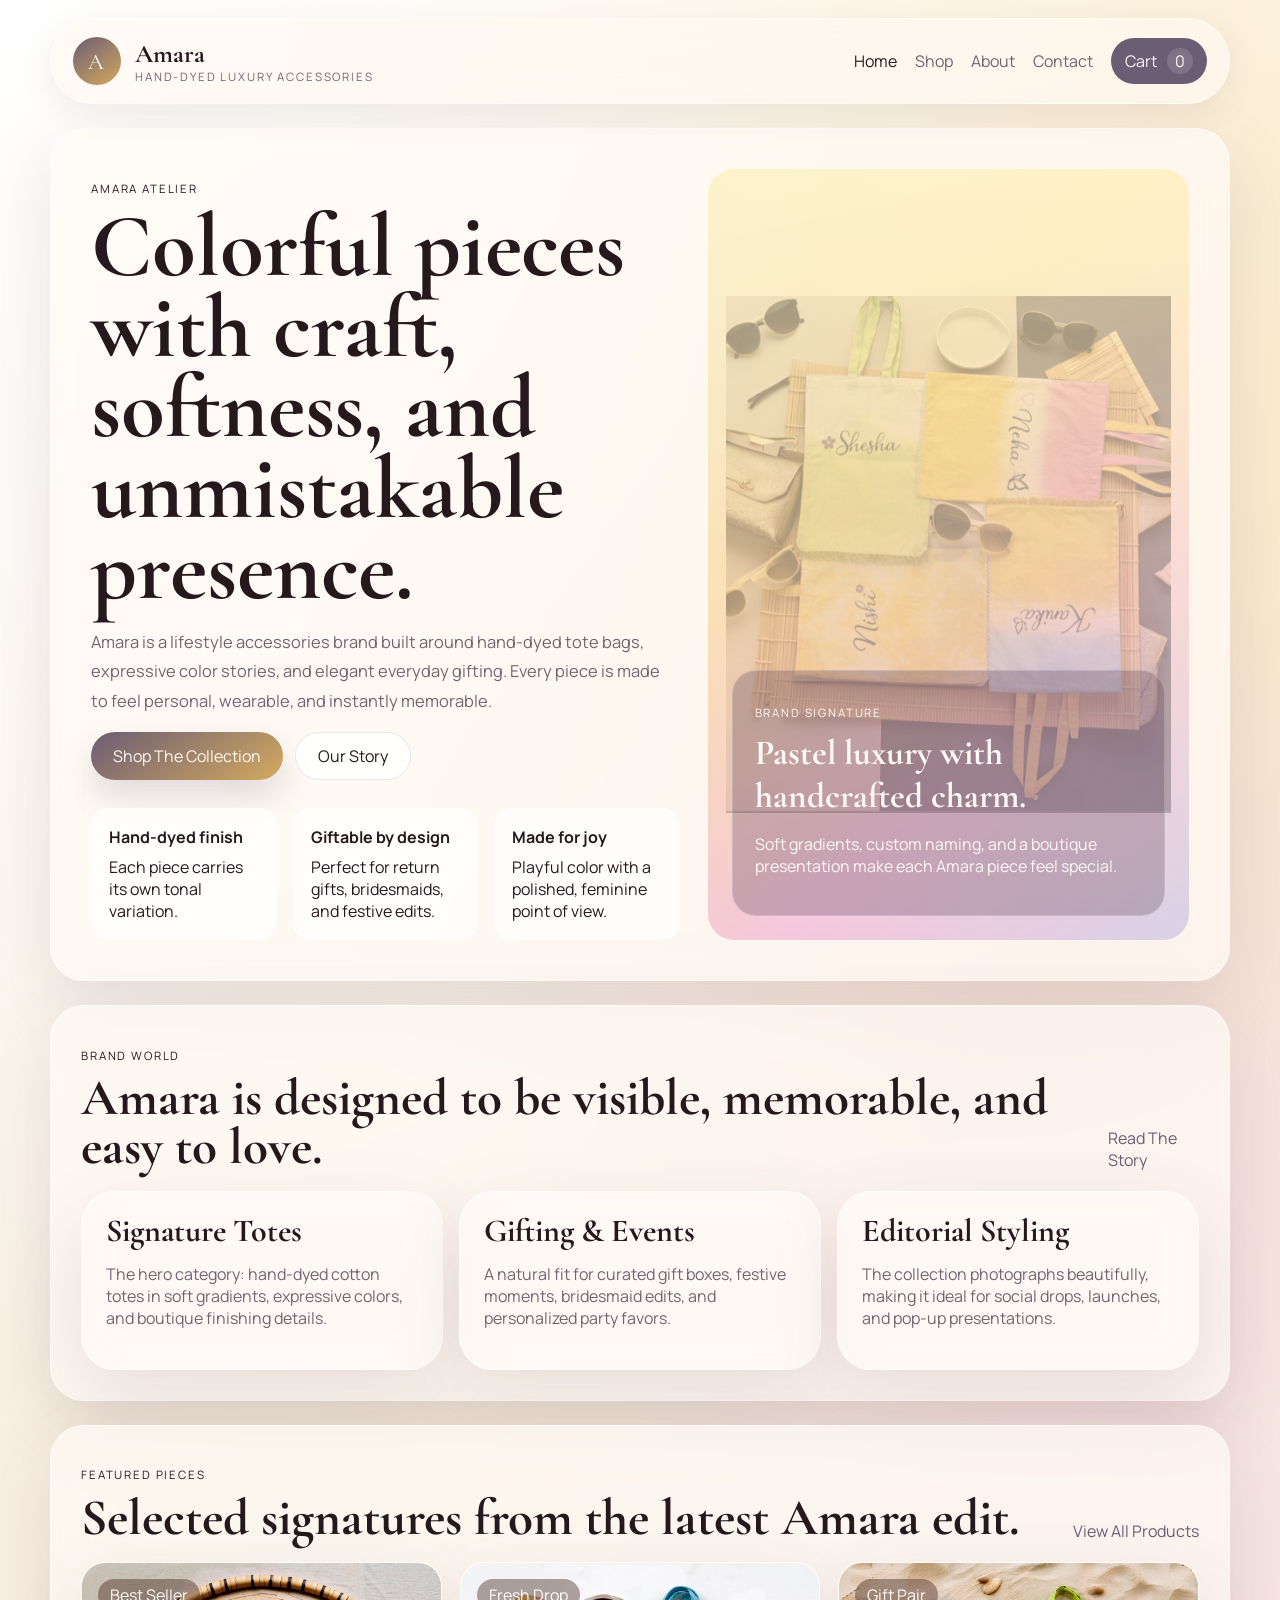
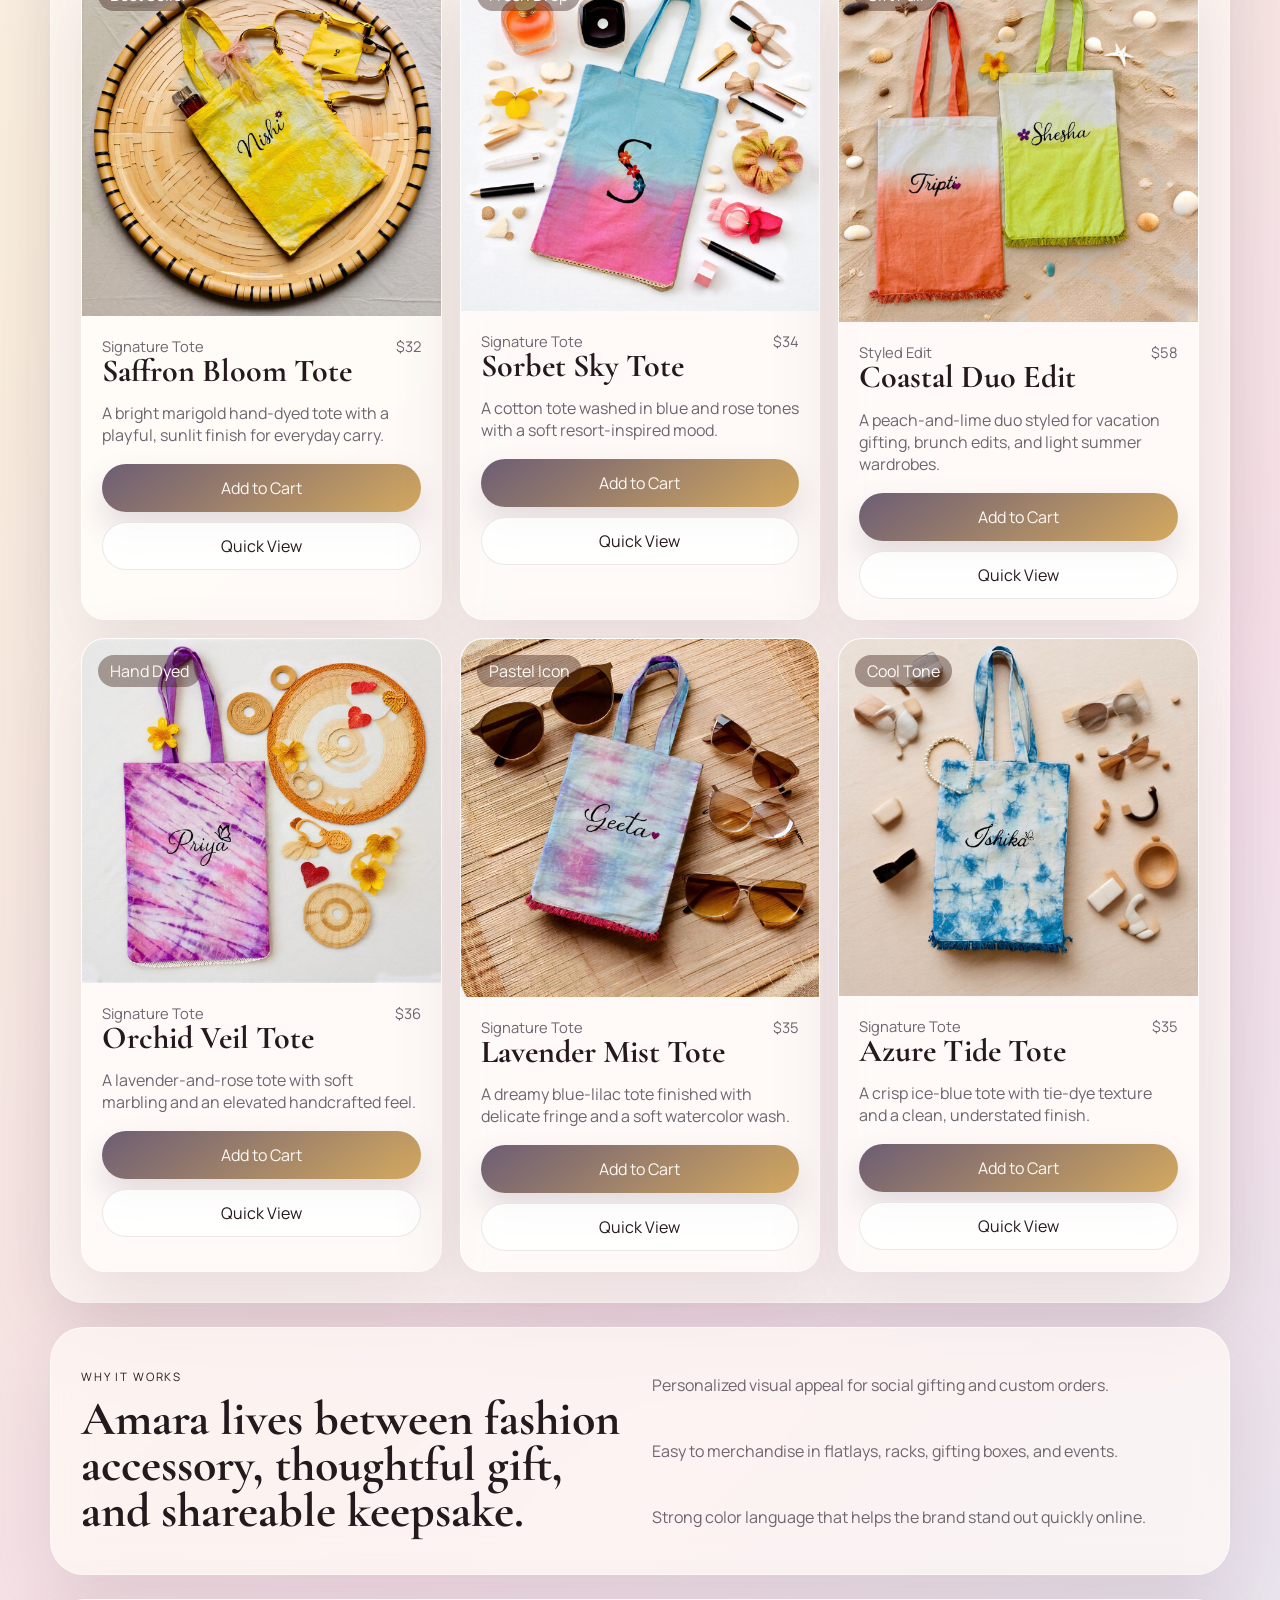
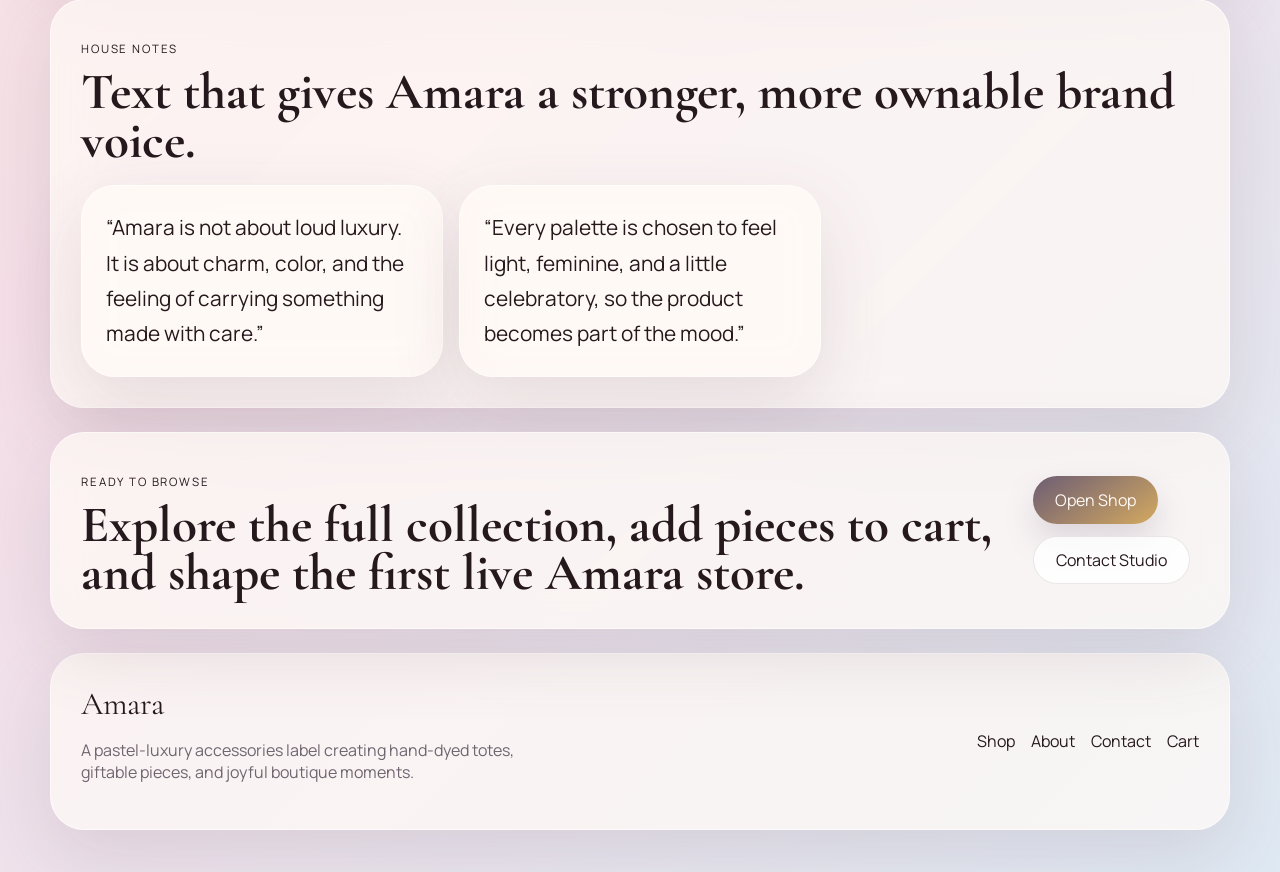
==== index.html @ 99985df7 "Launch Amara storefront site" ====
<!DOCTYPE html>
<html lang="en">
  <head>
    <meta charset="UTF-8" />
    <meta name="viewport" content="width=device-width, initial-scale=1.0" />
    <title>Amara | Hand-Dyed Tote Bags & Artisanal Accessories</title>
    <meta
      name="description"
      content="Amara is a pastel-luxury accessories label creating hand-dyed tote bags and artisanal giftable pieces with a joyful, polished identity."
    />
    <link rel="preconnect" href="https://fonts.googleapis.com" />
    <link rel="preconnect" href="https://fonts.gstatic.com" crossorigin />
    <link
      href="https://fonts.googleapis.com/css2?family=Cormorant+Garamond:wght@400;500;600;700&family=Manrope:wght@400;500;600;700;800&display=swap"
      rel="stylesheet"
    />
    <link rel="stylesheet" href="./styles.css" />
  </head>
  <body data-page="home">
    <div class="site-frame">
      <header class="site-header">
        <a class="brand-lockup" href="./index.html" aria-label="Amara home">
          <span class="brand-mark">A</span>
          <span class="brand-copy">
            <strong class="brand-name">Amara</strong>
            <span class="brand-subtitle">Hand-Dyed Luxury Accessories</span>
          </span>
        </a>
        <nav class="site-nav" aria-label="Primary navigation">
          <a href="./index.html" data-nav="home">Home</a>
          <a href="./shop.html" data-nav="shop">Shop</a>
          <a href="./about.html" data-nav="about">About</a>
          <a href="./contact.html" data-nav="contact">Contact</a>
          <a class="nav-cart" href="./cart.html" data-nav="cart">Cart <span data-cart-count>0</span></a>
        </nav>
      </header>

      <main>
        <section class="hero-panel">
          <div class="hero-copy">
            <p class="eyebrow">Amara Atelier</p>
            <h1>Colorful pieces with craft, softness, and unmistakable presence.</h1>
            <p class="lead">
              Amara is a lifestyle accessories brand built around hand-dyed tote
              bags, expressive color stories, and elegant everyday gifting.
              Every piece is made to feel personal, wearable, and instantly
              memorable.
            </p>
            <div class="hero-actions">
              <a class="button button-primary" href="./shop.html">Shop The Collection</a>
              <a class="button button-secondary" href="./about.html">Our Story</a>
            </div>
            <div class="hero-highlights">
              <article>
                <strong>Hand-dyed finish</strong>
                <span>Each piece carries its own tonal variation.</span>
              </article>
              <article>
                <strong>Giftable by design</strong>
                <span>Perfect for return gifts, bridesmaids, and festive edits.</span>
              </article>
              <article>
                <strong>Made for joy</strong>
                <span>Playful color with a polished, feminine point of view.</span>
              </article>
            </div>
          </div>
          <div class="hero-visual">
            <img class="hero-folio" src="./folio-preview.png" alt="Amara folio preview" />
            <div class="hero-card">
              <p class="eyebrow">Brand Signature</p>
              <h2>Pastel luxury with handcrafted charm.</h2>
              <p>
                Soft gradients, custom naming, and a boutique presentation make
                each Amara piece feel special.
              </p>
            </div>
          </div>
        </section>

        <section class="section-block">
          <div class="section-heading">
            <div>
              <p class="eyebrow">Brand World</p>
              <h2>Amara is designed to be visible, memorable, and easy to love.</h2>
            </div>
            <a class="text-link" href="./about.html">Read The Story</a>
          </div>
          <div class="brand-grid">
            <article class="info-card">
              <h3>Signature Totes</h3>
              <p>
                The hero category: hand-dyed cotton totes in soft gradients, expressive colors, and boutique finishing details.
              </p>
            </article>
            <article class="info-card">
              <h3>Gifting & Events</h3>
              <p>
                A natural fit for curated gift boxes, festive moments, bridesmaid edits, and personalized party favors.
              </p>
            </article>
            <article class="info-card">
              <h3>Editorial Styling</h3>
              <p>
                The collection photographs beautifully, making it ideal for social drops, launches, and pop-up presentations.
              </p>
            </article>
          </div>
        </section>

        <section class="section-block">
          <div class="section-heading">
            <div>
              <p class="eyebrow">Featured Pieces</p>
              <h2>Selected signatures from the latest Amara edit.</h2>
            </div>
            <a class="text-link" href="./shop.html">View All Products</a>
          </div>
          <div class="product-grid" id="featured-grid"></div>
        </section>

        <section class="editorial-banner">
          <div>
            <p class="eyebrow">Why It Works</p>
            <h2>Amara lives between fashion accessory, thoughtful gift, and shareable keepsake.</h2>
          </div>
          <div class="editorial-points">
            <p>Personalized visual appeal for social gifting and custom orders.</p>
            <p>Easy to merchandise in flatlays, racks, gifting boxes, and events.</p>
            <p>Strong color language that helps the brand stand out quickly online.</p>
          </div>
        </section>

        <section class="section-block testimonial-section">
          <div class="section-heading">
            <div>
              <p class="eyebrow">House Notes</p>
              <h2>Text that gives Amara a stronger, more ownable brand voice.</h2>
            </div>
          </div>
          <div class="testimonial-grid">
            <article class="quote-card">
              <p class="quote-text">
                “Amara is not about loud luxury. It is about charm, color, and the feeling of carrying something made with care.”
              </p>
            </article>
            <article class="quote-card">
              <p class="quote-text">
                “Every palette is chosen to feel light, feminine, and a little celebratory, so the product becomes part of the mood.”
              </p>
            </article>
          </div>
        </section>

        <section class="cta-panel">
          <div>
            <p class="eyebrow">Ready To Browse</p>
            <h2>Explore the full collection, add pieces to cart, and shape the first live Amara store.</h2>
          </div>
          <div class="cta-actions">
            <a class="button button-primary" href="./shop.html">Open Shop</a>
            <a class="button button-secondary" href="./contact.html">Contact Studio</a>
          </div>
        </section>
      </main>

      <footer class="site-footer">
        <div>
          <p class="footer-brand">Amara</p>
          <p class="footer-copy">
            A pastel-luxury accessories label creating hand-dyed totes, giftable pieces, and joyful boutique moments.
          </p>
        </div>
        <div class="footer-links">
          <a href="./shop.html">Shop</a>
          <a href="./about.html">About</a>
          <a href="./contact.html">Contact</a>
          <a href="./cart.html">Cart</a>
        </div>
      </footer>
    </div>

    <section class="product-modal" id="product-modal" aria-hidden="true">
      <div class="overlay" data-close-modal></div>
      <div class="product-modal-card">
        <button class="icon-button product-modal-close" type="button" data-close-modal aria-label="Close">
          ×
        </button>
        <div class="product-modal-media">
          <img id="modal-image" alt="" />
        </div>
        <div class="product-modal-copy">
          <p class="eyebrow" id="modal-category"></p>
          <h2 id="modal-name"></h2>
          <p class="modal-price" id="modal-price"></p>
          <p class="modal-description" id="modal-description"></p>
          <div class="modal-actions">
            <button class="button button-primary" id="modal-add-cart" type="button">Add to Cart</button>
            <a class="button button-secondary" id="modal-inquire" href="#">Inquire</a>
          </div>
          <div class="inquiry-box">
            <strong>Placeholder contact</strong>
            <p id="modal-message"></p>
          </div>
        </div>
      </div>
    </section>

    <script src="./products.js"></script>
    <script src="./store.js"></script>
    <script src="./home.js"></script>
  </body>
</html>
---- styles.css ----
:root {
  --bg: #fbf5ef;
  --surface: rgba(255, 250, 246, 0.8);
  --surface-strong: #fff9f4;
  --text: #26191e;
  --muted: #6f6570;
  --line: rgba(63, 39, 51, 0.11);
  --accent: #6c5d74;
  --accent-soft: #d4a95f;
  --accent-rose: #efc7dc;
  --shadow: 0 24px 70px rgba(96, 74, 83, 0.14);
  --radius-xl: 34px;
  --radius-lg: 24px;
  --radius-md: 18px;
  --max-width: 1180px;
}

* {
  box-sizing: border-box;
}

html {
  scroll-behavior: smooth;
}

body {
  margin: 0;
  min-height: 100vh;
  color: var(--text);
  font-family: "Manrope", sans-serif;
  background:
    radial-gradient(circle at top left, rgba(255, 255, 255, 0.92), transparent 34%),
    radial-gradient(circle at 82% 8%, rgba(255, 224, 149, 0.34), transparent 22%),
    radial-gradient(circle at 78% 24%, rgba(238, 192, 220, 0.26), transparent 18%),
    linear-gradient(135deg, #fdf9f5 0%, #f8eddc 35%, #f5dfe8 66%, #dfe9f3 100%);
}

body.is-locked {
  overflow: hidden;
}

img {
  max-width: 100%;
  display: block;
}

a {
  color: inherit;
  text-decoration: none;
}

button,
input,
textarea,
select {
  font: inherit;
}

.site-frame {
  width: min(calc(100% - 28px), var(--max-width));
  margin: 18px auto 42px;
}

.site-header,
.hero-panel,
.page-hero,
.section-block,
.editorial-banner,
.cta-panel,
.cart-summary,
.story-card,
.contact-form,
.info-card,
.quote-card {
  backdrop-filter: blur(18px);
}

.site-header {
  position: sticky;
  top: 16px;
  z-index: 5;
  display: flex;
  align-items: center;
  justify-content: space-between;
  gap: 24px;
  padding: 18px 22px;
  margin-bottom: 24px;
  background: rgba(255, 248, 242, 0.72);
  border: 1px solid rgba(255, 255, 255, 0.5);
  border-radius: 999px;
  box-shadow: 0 10px 32px rgba(68, 38, 28, 0.08);
}

.brand-lockup {
  display: flex;
  align-items: center;
  gap: 14px;
}

.brand-mark {
  display: grid;
  place-items: center;
  width: 48px;
  height: 48px;
  border-radius: 50%;
  background: linear-gradient(145deg, var(--accent), var(--accent-soft));
  color: #fffaf6;
  font-family: "Cormorant Garamond", serif;
  font-size: 1.4rem;
  letter-spacing: 0.08em;
}

.brand-copy {
  display: flex;
  flex-direction: column;
}

.brand-name,
h1,
h2,
h3,
.footer-brand {
  font-family: "Cormorant Garamond", serif;
}

.brand-name {
  font-size: 1.6rem;
  font-weight: 700;
}

.brand-subtitle,
.footer-copy,
.lead,
.product-description,
.info-card p,
.story-card p,
.cart-note,
.form-feedback,
.contact-cards p,
.cart-item-copy p {
  color: var(--muted);
}

.brand-subtitle,
.eyebrow {
  text-transform: uppercase;
  letter-spacing: 0.16em;
  font-size: 0.72rem;
}

.site-nav {
  display: flex;
  align-items: center;
  gap: 18px;
  color: var(--muted);
}

.site-nav a {
  transition: color 180ms ease;
}

.site-nav a:hover,
.site-nav a.is-active {
  color: var(--text);
}

.nav-cart {
  display: inline-flex;
  align-items: center;
  gap: 10px;
  padding: 10px 14px;
  border-radius: 999px;
  color: #fff8f2;
  background: var(--accent);
}

.nav-cart span {
  display: inline-grid;
  place-items: center;
  width: 26px;
  height: 26px;
  border-radius: 50%;
  background: rgba(255, 255, 255, 0.14);
}

.hero-panel,
.page-hero,
.section-block,
.editorial-banner,
.cta-panel,
.site-footer,
.cart-summary,
.story-card,
.contact-form,
.info-card,
.quote-card,
.contact-cards article {
  background: rgba(255, 250, 246, 0.72);
  border: 1px solid rgba(255, 255, 255, 0.56);
  border-radius: var(--radius-xl);
  box-shadow: var(--shadow);
}

.hero-panel {
  display: grid;
  grid-template-columns: 1.1fr 0.9fr;
  gap: 28px;
  padding: 40px;
}

.hero-copy h1,
.page-hero h1 {
  margin: 0;
  font-size: clamp(3rem, 7vw, 5.6rem);
  line-height: 0.9;
}

.lead {
  max-width: 60ch;
  line-height: 1.8;
  font-size: 1.03rem;
}

.hero-actions,
.cta-actions,
.modal-actions {
  display: flex;
  flex-wrap: wrap;
  gap: 12px;
}

.button,
.filter-pill,
.qty-stepper button,
.icon-button {
  border: 0;
  border-radius: 999px;
  cursor: pointer;
  transition: transform 180ms ease, background 180ms ease, color 180ms ease;
}

.button {
  display: inline-flex;
  align-items: center;
  justify-content: center;
  min-height: 48px;
  padding: 0 22px;
}

.button:hover,
.filter-pill:hover,
.icon-button:hover,
.qty-stepper button:hover {
  transform: translateY(-1px);
}

.button-primary {
  color: #fff9f5;
  background: linear-gradient(145deg, var(--accent), var(--accent-soft));
  box-shadow: 0 16px 32px rgba(110, 90, 117, 0.2);
}

.button-secondary {
  color: var(--text);
  background: rgba(255, 255, 255, 0.82);
  border: 1px solid rgba(73, 46, 35, 0.1);
}

.button-ghost {
  color: var(--muted);
  background: transparent;
  border: 1px solid rgba(73, 46, 35, 0.1);
}

.hero-highlights,
.brand-grid,
.testimonial-grid,
.contact-cards {
  display: grid;
  gap: 16px;
}

.hero-highlights {
  grid-template-columns: repeat(3, minmax(0, 1fr));
  margin-top: 28px;
}

.hero-highlights article,
.contact-cards article {
  padding: 18px;
  border-radius: var(--radius-md);
  background: rgba(255, 255, 255, 0.72);
}

.hero-highlights strong,
.summary-row strong,
.cart-item-actions strong {
  display: block;
  margin-bottom: 8px;
}

.hero-visual {
  position: relative;
  min-height: 520px;
  border-radius: calc(var(--radius-xl) - 8px);
  overflow: hidden;
  background:
    linear-gradient(180deg, rgba(255, 243, 206, 0.92), rgba(249, 203, 221, 0.54)),
    linear-gradient(135deg, #d4edb0 0%, #f4dc6f 34%, #efc2df 68%, #b4d7f1 100%);
}

.hero-folio {
  position: absolute;
  inset: 18px;
  width: calc(100% - 36px);
  height: calc(100% - 36px);
  object-fit: cover;
  border-radius: 28px;
  opacity: 0.34;
  mix-blend-mode: multiply;
}

.hero-card {
  position: absolute;
  left: 24px;
  right: 24px;
  bottom: 24px;
  padding: 22px;
  border-radius: 24px;
  color: #fff8f4;
  background: rgba(84, 58, 84, 0.28);
  border: 1px solid rgba(255, 255, 255, 0.2);
}

.hero-card h2 {
  margin: 0 0 10px;
  font-size: 2.2rem;
}

.section-block,
.editorial-banner,
.cta-panel,
.page-hero,
.site-footer,
.cart-layout,
.story-layout,
.contact-layout {
  margin-top: 24px;
}

.section-block,
.page-hero,
.editorial-banner,
.cta-panel,
.site-footer,
.contact-form,
.cart-summary,
.story-card {
  padding: 30px;
}

.section-heading {
  display: flex;
  align-items: end;
  justify-content: space-between;
  gap: 24px;
  margin-bottom: 20px;
}

.section-heading h2,
.story-card h2,
.cart-summary h2,
.cta-panel h2 {
  margin: 0;
  font-size: clamp(2.2rem, 4vw, 3.3rem);
  line-height: 0.95;
}

.text-link {
  color: var(--accent);
}

.brand-grid,
.testimonial-grid,
.contact-cards {
  grid-template-columns: repeat(3, minmax(0, 1fr));
}

.info-card,
.quote-card {
  padding: 24px;
}

.info-card h3,
.quote-card h3,
.product-title,
.cart-item h2 {
  margin: 0 0 10px;
  font-size: 2rem;
  line-height: 0.95;
}

.product-grid {
  display: grid;
  grid-template-columns: repeat(3, minmax(0, 1fr));
  gap: 18px;
}

.product-card {
  overflow: hidden;
  border-radius: 24px;
  background: rgba(255, 252, 249, 0.85);
  border: 1px solid rgba(255, 255, 255, 0.6);
  box-shadow: var(--shadow);
}

.product-visual {
  position: relative;
  min-height: 260px;
  background: linear-gradient(135deg, #f4df94, #d8ebb8 36%, #efc7df 68%, #c6dff1);
}

.product-visual img {
  width: 100%;
  height: 100%;
  object-fit: cover;
}

.product-tag {
  position: absolute;
  top: 16px;
  left: 16px;
  display: inline-flex;
  align-items: center;
  min-height: 32px;
  padding: 0 12px;
  border-radius: 999px;
  color: #fffaf5;
  background: rgba(58, 29, 20, 0.4);
}

.product-body {
  padding: 20px;
}

.product-meta,
.summary-row,
.cart-item-actions {
  display: flex;
  align-items: center;
  justify-content: space-between;
  gap: 12px;
}

.product-category,
.product-price {
  margin: 0;
  color: var(--muted);
  font-size: 0.92rem;
}

.product-actions {
  display: grid;
  gap: 10px;
  margin-top: 18px;
}

.filter-pills {
  display: flex;
  flex-wrap: wrap;
  gap: 10px;
  margin-bottom: 20px;
}

.filter-pill {
  padding: 10px 16px;
  color: var(--muted);
  background: rgba(255, 255, 255, 0.72);
  border: 1px solid rgba(73, 46, 35, 0.08);
}

.filter-pill.is-active {
  color: #fff8f2;
  background: var(--accent);
}

.editorial-banner {
  display: grid;
  grid-template-columns: 1fr 1fr;
  gap: 24px;
}

.editorial-banner h2 {
  margin: 0;
  font-size: clamp(2.1rem, 4vw, 3rem);
  line-height: 0.96;
}

.editorial-points {
  display: grid;
  gap: 12px;
  color: var(--muted);
}

.quote-text {
  margin: 0;
  font-size: 1.3rem;
  line-height: 1.7;
  color: var(--text);
}

.cta-panel,
.site-footer {
  display: flex;
  align-items: center;
  justify-content: space-between;
  gap: 20px;
}

.footer-brand {
  margin: 0;
  font-size: 2rem;
}

.footer-copy {
  max-width: 48ch;
}

.footer-links {
  display: flex;
  flex-wrap: wrap;
  gap: 16px;
}

.page-hero-shop,
.page-hero-cart,
.page-hero-about,
.page-hero-contact {
  padding: 30px;
}

.story-layout {
  display: grid;
  grid-template-columns: repeat(2, minmax(0, 1fr));
  gap: 20px;
}

.detail-list {
  margin: 0;
  padding-left: 18px;
  color: var(--muted);
  line-height: 1.9;
}

.cart-layout {
  display: grid;
  grid-template-columns: 1.3fr 0.7fr;
  gap: 20px;
}

.cart-list-wrap {
  display: grid;
  gap: 14px;
}

.cart-item,
.empty-cart {
  display: grid;
  grid-template-columns: 140px 1fr auto;
  gap: 16px;
  padding: 20px;
  border-radius: 24px;
  background: rgba(255, 250, 246, 0.78);
  border: 1px solid rgba(255, 255, 255, 0.56);
  box-shadow: var(--shadow);
}

.cart-item-image {
  width: 140px;
  height: 160px;
  object-fit: cover;
  border-radius: 18px;
}

.cart-item-category {
  margin: 0 0 8px;
}

.cart-item-actions {
  flex-direction: column;
  align-items: end;
}

.qty-stepper {
  display: inline-flex;
  align-items: center;
  gap: 12px;
}

.qty-stepper button {
  width: 34px;
  height: 34px;
  background: rgba(255, 255, 255, 0.82);
  border: 1px solid rgba(73, 46, 35, 0.1);
}

.cart-summary {
  align-self: start;
}

.summary-row {
  padding: 14px 0;
  border-bottom: 1px solid var(--line);
}

.summary-row.total {
  font-size: 1.08rem;
}

.cart-note {
  line-height: 1.7;
}

.danger-link {
  color: #8f4b5d;
}

.empty-cart {
  grid-template-columns: 1fr;
  text-align: left;
}

.contact-layout {
  display: grid;
  grid-template-columns: 0.9fr 1.1fr;
  gap: 20px;
}

.contact-form {
  display: grid;
  gap: 14px;
}

.form-row {
  display: grid;
  gap: 8px;
}

.form-row input,
.form-row textarea,
.form-row select {
  min-height: 50px;
  padding: 0 16px;
  border-radius: 16px;
  border: 1px solid var(--line);
  background: rgba(255, 255, 255, 0.84);
}

.form-row textarea {
  padding-top: 14px;
  min-height: 140px;
}

.product-modal {
  position: fixed;
  inset: 0;
  z-index: 20;
  display: none;
  align-items: center;
  justify-content: center;
  padding: 24px;
}

.product-modal.is-open {
  display: flex;
}

.overlay {
  position: absolute;
  inset: 0;
  background: rgba(37, 24, 29, 0.45);
  backdrop-filter: blur(4px);
}

.product-modal-card {
  position: relative;
  z-index: 1;
  display: grid;
  grid-template-columns: 0.95fr 1.05fr;
  gap: 22px;
  width: min(1040px, 100%);
  max-height: 88vh;
  overflow: auto;
  padding: 24px;
  border-radius: 28px;
  background: rgba(255, 250, 246, 0.98);
  box-shadow: 0 30px 90px rgba(62, 31, 19, 0.18);
}

.product-modal-media {
  min-height: 420px;
  border-radius: 24px;
  overflow: hidden;
  background: linear-gradient(135deg, #f4df94, #d8ebb8 36%, #efc7df 68%, #c6dff1);
}

.product-modal-media img {
  width: 100%;
  height: 100%;
  object-fit: cover;
}

.product-modal-copy {
  display: flex;
  flex-direction: column;
  gap: 14px;
  justify-content: center;
}

.product-modal-copy h2 {
  margin: 0;
  font-size: clamp(2.5rem, 5vw, 4rem);
  line-height: 0.92;
}

.modal-price {
  margin: 0;
  font-size: 1.1rem;
  font-weight: 700;
}

.icon-button {
  width: 40px;
  height: 40px;
  display: inline-grid;
  place-items: center;
  font-size: 1.5rem;
  color: var(--text);
  background: rgba(255, 255, 255, 0.9);
}

.product-modal-close {
  position: absolute;
  top: 18px;
  right: 18px;
}

.inquiry-box {
  padding: 18px;
  border-radius: 20px;
  background: rgba(255, 255, 255, 0.76);
  border: 1px solid rgba(73, 46, 35, 0.08);
}

.inquiry-box p {
  margin: 10px 0 0;
  line-height: 1.7;
  color: var(--muted);
}

@media (max-width: 1100px) {
  .hero-panel,
  .editorial-banner,
  .cart-layout,
  .contact-layout,
  .story-layout,
  .product-modal-card {
    grid-template-columns: 1fr;
  }

  .hero-highlights,
  .brand-grid,
  .testimonial-grid,
  .contact-cards,
  .product-grid {
    grid-template-columns: repeat(2, minmax(0, 1fr));
  }
}

@media (max-width: 760px) {
  .site-frame {
    width: min(calc(100% - 18px), var(--max-width));
    margin-top: 10px;
  }

  .site-header,
  .cta-panel,
  .site-footer,
  .section-heading {
    flex-direction: column;
    align-items: start;
  }

  .site-header {
    position: static;
    border-radius: 28px;
  }

  .site-nav {
    flex-wrap: wrap;
  }

  .hero-panel,
  .page-hero,
  .section-block,
  .editorial-banner,
  .cta-panel,
  .site-footer,
  .cart-summary,
  .story-card,
  .contact-form,
  .info-card,
  .quote-card {
    padding: 22px;
  }

  .hero-highlights,
  .brand-grid,
  .testimonial-grid,
  .contact-cards,
  .product-grid {
    grid-template-columns: 1fr;
  }

  .hero-copy h1,
  .page-hero h1 {
    font-size: clamp(2.8rem, 14vw, 4rem);
  }

  .hero-visual {
    min-height: 360px;
  }

  .cart-item {
    grid-template-columns: 1fr;
  }

  .cart-item-image {
    width: 100%;
    height: 240px;
  }

  .product-modal {
    padding: 12px;
  }

  .product-modal-card {
    padding: 18px;
  }
}
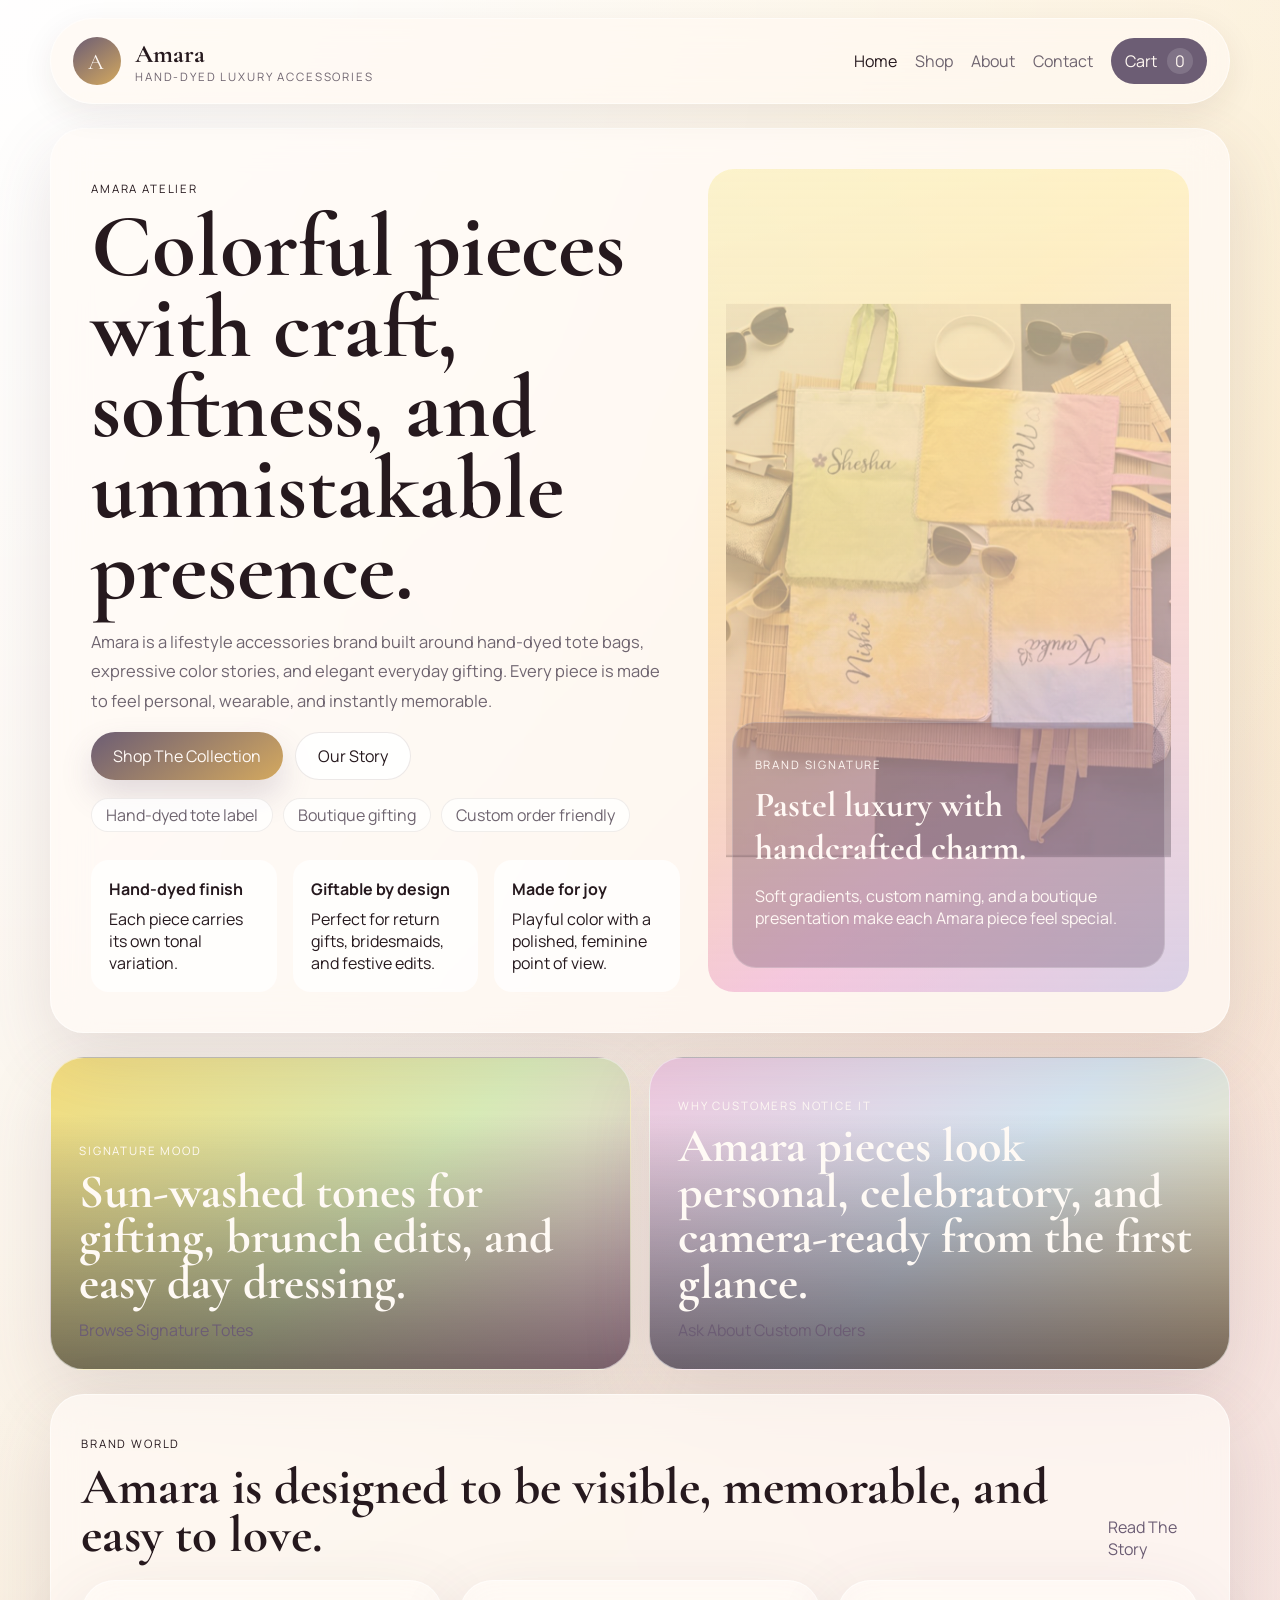
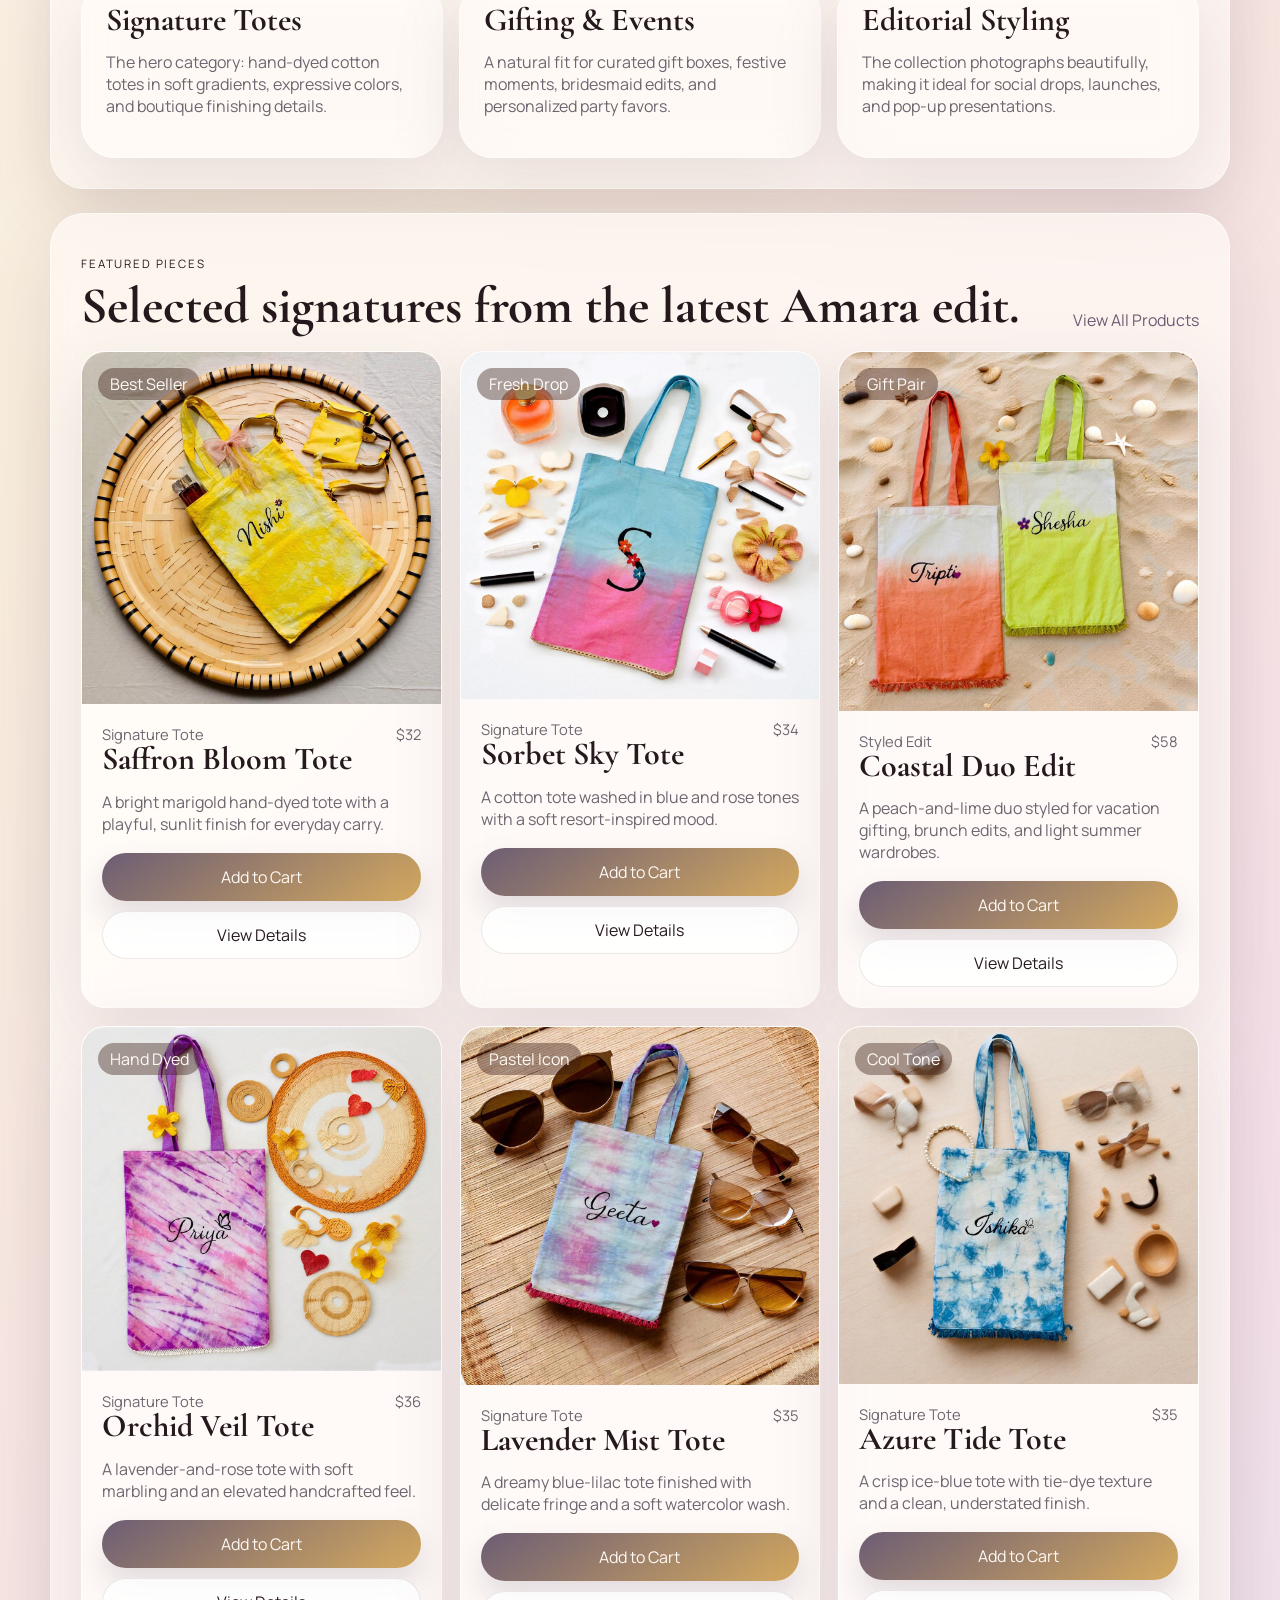
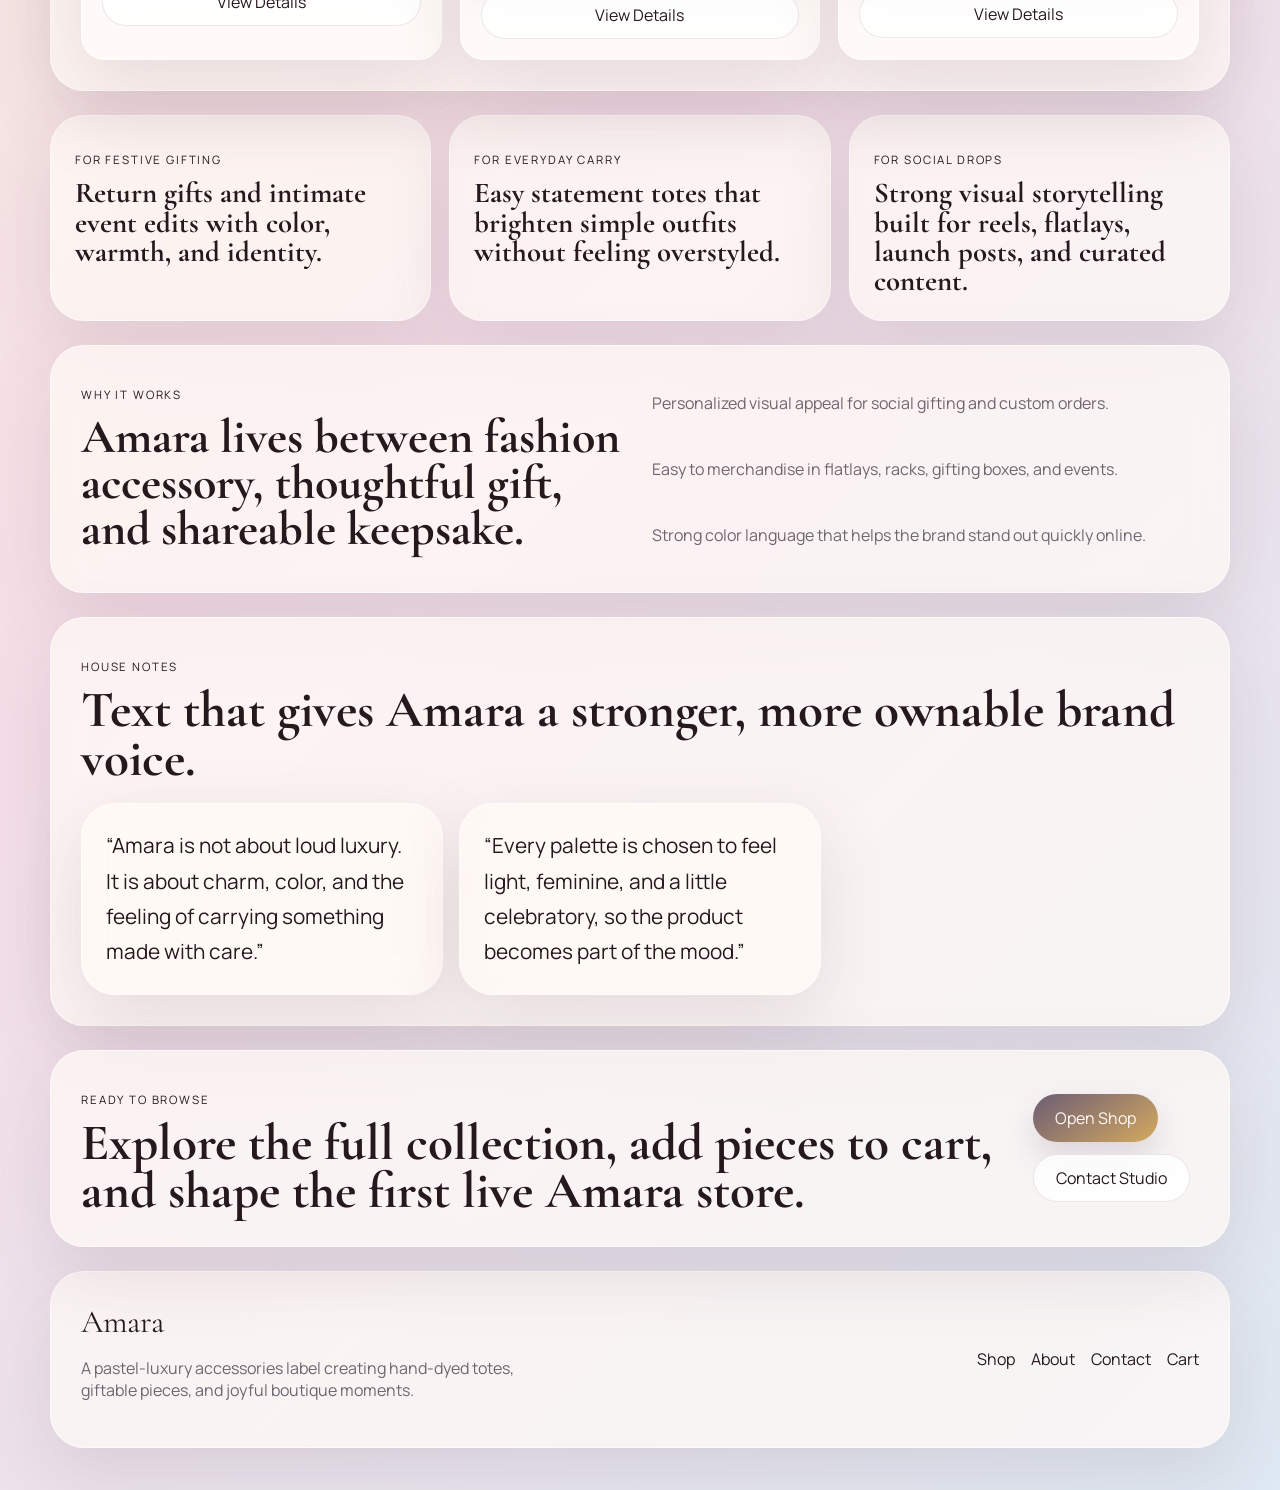
==== commit 37287836: "Enhance Amara storefront experience" ====
--- a/index.html
+++ b/index.html
@@ -50,6 +50,11 @@
               <a class="button button-primary" href="./shop.html">Shop The Collection</a>
               <a class="button button-secondary" href="./about.html">Our Story</a>
             </div>
+            <div class="brand-ribbon">
+              <span>Hand-dyed tote label</span>
+              <span>Boutique gifting</span>
+              <span>Custom order friendly</span>
+            </div>
             <div class="hero-highlights">
               <article>
                 <strong>Hand-dyed finish</strong>
@@ -78,6 +83,19 @@
           </div>
         </section>
 
+        <section class="collection-showcase">
+          <article class="showcase-card showcase-card-sun">
+            <p class="eyebrow">Signature Mood</p>
+            <h2>Sun-washed tones for gifting, brunch edits, and easy day dressing.</h2>
+            <a class="text-link" href="./shop.html">Browse Signature Totes</a>
+          </article>
+          <article class="showcase-card showcase-card-petal">
+            <p class="eyebrow">Why Customers Notice It</p>
+            <h2>Amara pieces look personal, celebratory, and camera-ready from the first glance.</h2>
+            <a class="text-link" href="./contact.html">Ask About Custom Orders</a>
+          </article>
+        </section>
+
         <section class="section-block">
           <div class="section-heading">
             <div>
@@ -117,6 +135,21 @@
             <a class="text-link" href="./shop.html">View All Products</a>
           </div>
           <div class="product-grid" id="featured-grid"></div>
+        </section>
+
+        <section class="merch-strip">
+          <article>
+            <p class="eyebrow">For Festive Gifting</p>
+            <h3>Return gifts and intimate event edits with color, warmth, and identity.</h3>
+          </article>
+          <article>
+            <p class="eyebrow">For Everyday Carry</p>
+            <h3>Easy statement totes that brighten simple outfits without feeling overstyled.</h3>
+          </article>
+          <article>
+            <p class="eyebrow">For Social Drops</p>
+            <h3>Strong visual storytelling built for reels, flatlays, launch posts, and curated content.</h3>
+          </article>
         </section>
 
         <section class="editorial-banner">
@@ -180,32 +213,6 @@
       </footer>
     </div>
 
-    <section class="product-modal" id="product-modal" aria-hidden="true">
-      <div class="overlay" data-close-modal></div>
-      <div class="product-modal-card">
-        <button class="icon-button product-modal-close" type="button" data-close-modal aria-label="Close">
-          ×
-        </button>
-        <div class="product-modal-media">
-          <img id="modal-image" alt="" />
-        </div>
-        <div class="product-modal-copy">
-          <p class="eyebrow" id="modal-category"></p>
-          <h2 id="modal-name"></h2>
-          <p class="modal-price" id="modal-price"></p>
-          <p class="modal-description" id="modal-description"></p>
-          <div class="modal-actions">
-            <button class="button button-primary" id="modal-add-cart" type="button">Add to Cart</button>
-            <a class="button button-secondary" id="modal-inquire" href="#">Inquire</a>
-          </div>
-          <div class="inquiry-box">
-            <strong>Placeholder contact</strong>
-            <p id="modal-message"></p>
-          </div>
-        </div>
-      </div>
-    </section>
-
     <script src="./products.js"></script>
     <script src="./store.js"></script>
     <script src="./home.js"></script>
--- a/styles.css
+++ b/styles.css
@@ -229,6 +229,24 @@
   gap: 12px;
 }
 
+.brand-ribbon {
+  display: flex;
+  flex-wrap: wrap;
+  gap: 10px;
+  margin-top: 18px;
+}
+
+.brand-ribbon span {
+  display: inline-flex;
+  align-items: center;
+  min-height: 34px;
+  padding: 0 14px;
+  border-radius: 999px;
+  background: rgba(255, 255, 255, 0.76);
+  color: var(--muted);
+  border: 1px solid rgba(73, 46, 35, 0.08);
+}
+
 .button,
 .filter-pill,
 .qty-stepper button,
@@ -335,6 +353,55 @@
 .hero-card h2 {
   margin: 0 0 10px;
   font-size: 2.2rem;
+}
+
+.collection-showcase,
+.merch-strip,
+.shop-guidance {
+  display: grid;
+  gap: 18px;
+  margin-top: 24px;
+}
+
+.collection-showcase,
+.shop-guidance {
+  grid-template-columns: repeat(2, minmax(0, 1fr));
+}
+
+.showcase-card,
+.merch-strip article,
+.shop-banner {
+  border-radius: var(--radius-xl);
+  border: 1px solid rgba(255, 255, 255, 0.56);
+  box-shadow: var(--shadow);
+}
+
+.showcase-card {
+  min-height: 260px;
+  padding: 28px;
+  display: flex;
+  flex-direction: column;
+  justify-content: end;
+  color: #fffaf5;
+}
+
+.showcase-card h2,
+.shop-banner h2 {
+  margin: 0 0 12px;
+  font-size: clamp(2rem, 4vw, 3rem);
+  line-height: 0.95;
+}
+
+.showcase-card-sun {
+  background:
+    linear-gradient(180deg, transparent 18%, rgba(41, 24, 27, 0.58) 100%),
+    linear-gradient(135deg, #f3dc7d 0%, #d8ebb8 54%, #efc9df 100%);
+}
+
+.showcase-card-petal {
+  background:
+    linear-gradient(180deg, transparent 18%, rgba(40, 23, 32, 0.62) 100%),
+    linear-gradient(135deg, #efc9df 0%, #d6e5f0 52%, #f5e5b0 100%);
 }
 
 .section-block,
@@ -490,6 +557,53 @@
   gap: 24px;
 }
 
+.merch-strip {
+  grid-template-columns: repeat(3, minmax(0, 1fr));
+}
+
+.merch-strip article,
+.shop-banner,
+.shop-guidance .info-card {
+  padding: 24px;
+  background: rgba(255, 250, 246, 0.72);
+}
+
+.merch-strip h3 {
+  margin: 0;
+  font-size: 1.8rem;
+  line-height: 1.02;
+}
+
+.shop-banner {
+  display: grid;
+  grid-template-columns: 1.1fr 0.9fr;
+  gap: 24px;
+  margin-top: 24px;
+}
+
+.shop-banner-copy p:last-child,
+.shop-banner-metrics span {
+  color: var(--muted);
+  line-height: 1.7;
+}
+
+.shop-banner-metrics {
+  display: grid;
+  gap: 12px;
+}
+
+.shop-banner-metrics article {
+  padding: 16px 18px;
+  border-radius: 20px;
+  background: rgba(255, 255, 255, 0.78);
+  border: 1px solid rgba(73, 46, 35, 0.08);
+}
+
+.shop-banner-metrics strong {
+  display: block;
+  margin-bottom: 8px;
+}
+
 .editorial-banner h2 {
   margin: 0;
   font-size: clamp(2.1rem, 4vw, 3rem);
@@ -545,6 +659,75 @@
   gap: 20px;
 }
 
+.product-page {
+  display: grid;
+  grid-template-columns: 0.95fr 1.05fr;
+  gap: 24px;
+  padding: 30px;
+  margin-top: 24px;
+  border-radius: var(--radius-xl);
+  background: rgba(255, 250, 246, 0.76);
+  border: 1px solid rgba(255, 255, 255, 0.56);
+  box-shadow: var(--shadow);
+}
+
+.product-page-media {
+  min-height: 520px;
+  border-radius: 28px;
+  overflow: hidden;
+  background: linear-gradient(135deg, #f4df94, #d8ebb8 36%, #efc7df 68%, #c6dff1);
+}
+
+.product-page-media img {
+  width: 100%;
+  height: 100%;
+  object-fit: cover;
+}
+
+.product-page-copy {
+  display: flex;
+  flex-direction: column;
+  gap: 16px;
+  justify-content: center;
+}
+
+.detail-price {
+  margin: 0;
+  font-size: 1.2rem;
+  font-weight: 700;
+}
+
+.detail-actions {
+  display: flex;
+  flex-wrap: wrap;
+  gap: 12px;
+}
+
+.detail-highlights {
+  display: grid;
+  gap: 12px;
+}
+
+.detail-highlights article,
+.detail-note {
+  padding: 18px;
+  border-radius: 20px;
+  background: rgba(255, 255, 255, 0.78);
+  border: 1px solid rgba(73, 46, 35, 0.08);
+}
+
+.detail-highlights strong,
+.detail-note strong {
+  display: block;
+  margin-bottom: 8px;
+}
+
+.detail-highlights span,
+.detail-note p {
+  color: var(--muted);
+  line-height: 1.7;
+}
+
 .detail-list {
   margin: 0;
   padding-left: 18px;
@@ -561,6 +744,20 @@
 .cart-list-wrap {
   display: grid;
   gap: 14px;
+}
+
+.cart-toolbar {
+  display: flex;
+  align-items: end;
+  justify-content: space-between;
+  gap: 18px;
+  padding: 4px 2px;
+}
+
+.cart-toolbar h2 {
+  margin: 0;
+  font-size: 2rem;
+  line-height: 0.98;
 }
 
 .cart-item,
@@ -586,6 +783,19 @@
   margin: 0 0 8px;
 }
 
+.cart-item-meta {
+  display: flex;
+  flex-wrap: wrap;
+  gap: 10px;
+  margin-top: 14px;
+}
+
+.cart-item-meta span,
+.line-total {
+  color: var(--muted);
+  font-size: 0.92rem;
+}
+
 .cart-item-actions {
   flex-direction: column;
   align-items: end;
@@ -608,6 +818,29 @@
   align-self: start;
 }
 
+.summary-banner,
+.summary-support,
+.cart-recommendations {
+  padding: 16px 18px;
+  border-radius: 20px;
+  background: rgba(255, 255, 255, 0.78);
+  border: 1px solid rgba(73, 46, 35, 0.08);
+}
+
+.summary-banner {
+  margin: 16px 0 8px;
+}
+
+.summary-banner strong,
+.summary-support strong {
+  display: block;
+}
+
+.summary-banner span,
+.summary-support p:last-child {
+  color: var(--muted);
+}
+
 .summary-row {
   padding: 14px 0;
   border-bottom: 1px solid var(--line);
@@ -621,6 +854,20 @@
   line-height: 1.7;
 }
 
+.checkout-stack {
+  display: grid;
+  gap: 10px;
+  margin-top: 18px;
+}
+
+.summary-support {
+  margin-top: 16px;
+}
+
+.summary-support p {
+  margin: 0;
+}
+
 .danger-link {
   color: #8f4b5d;
 }
@@ -628,6 +875,23 @@
 .empty-cart {
   grid-template-columns: 1fr;
   text-align: left;
+}
+
+.cart-recommendations {
+  margin-top: 8px;
+}
+
+.compact-heading {
+  margin-bottom: 14px;
+}
+
+.compact-grid {
+  grid-template-columns: repeat(3, minmax(0, 1fr));
+}
+
+.is-disabled {
+  pointer-events: none;
+  opacity: 0.55;
 }
 
 .contact-layout {
@@ -760,19 +1024,24 @@
 
 @media (max-width: 1100px) {
   .hero-panel,
+  .collection-showcase,
   .editorial-banner,
+  .shop-banner,
   .cart-layout,
   .contact-layout,
   .story-layout,
+  .product-page,
   .product-modal-card {
     grid-template-columns: 1fr;
   }
 
   .hero-highlights,
   .brand-grid,
+  .merch-strip,
   .testimonial-grid,
   .contact-cards,
-  .product-grid {
+  .product-grid,
+  .compact-grid {
     grid-template-columns: repeat(2, minmax(0, 1fr));
   }
 }
@@ -786,7 +1055,8 @@
   .site-header,
   .cta-panel,
   .site-footer,
-  .section-heading {
+  .section-heading,
+  .cart-toolbar {
     flex-direction: column;
     align-items: start;
   }
@@ -816,9 +1086,13 @@
 
   .hero-highlights,
   .brand-grid,
+  .collection-showcase,
+  .merch-strip,
+  .shop-guidance,
   .testimonial-grid,
   .contact-cards,
-  .product-grid {
+  .product-grid,
+  .compact-grid {
     grid-template-columns: 1fr;
   }
 
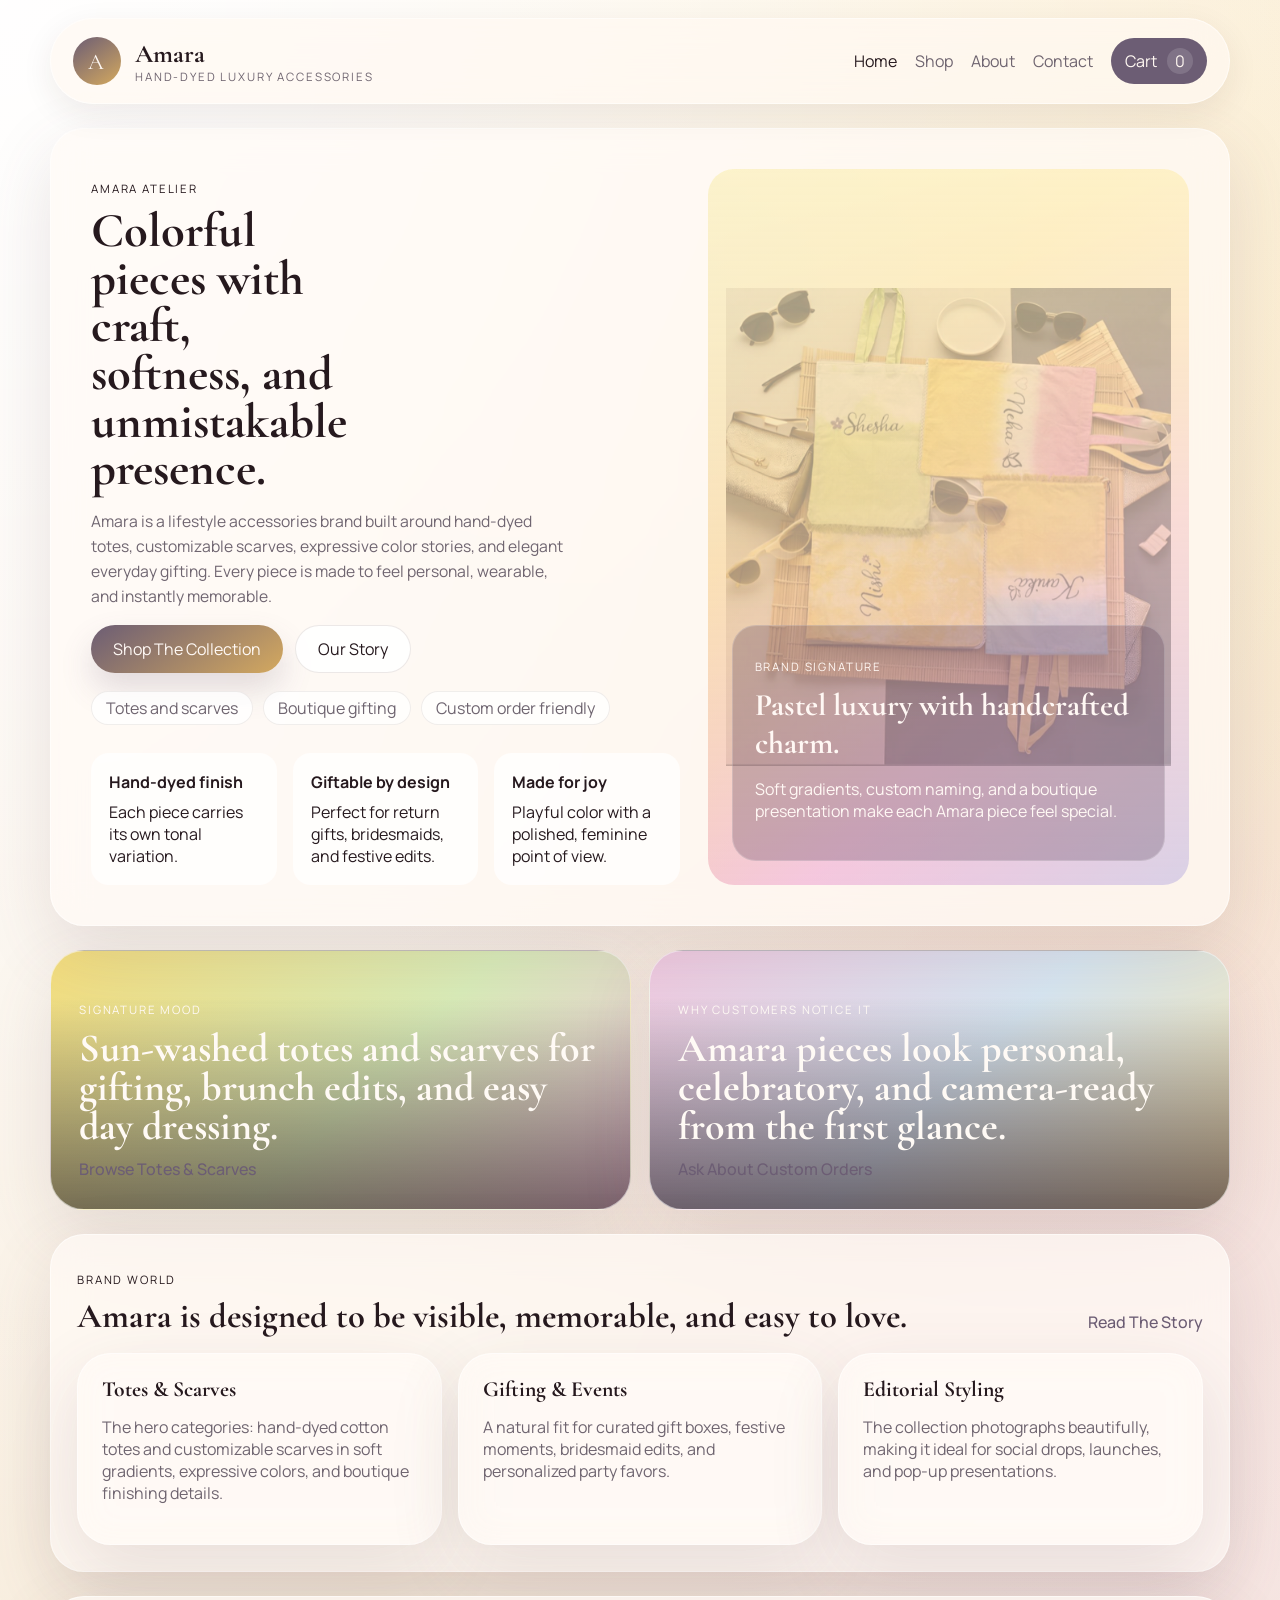
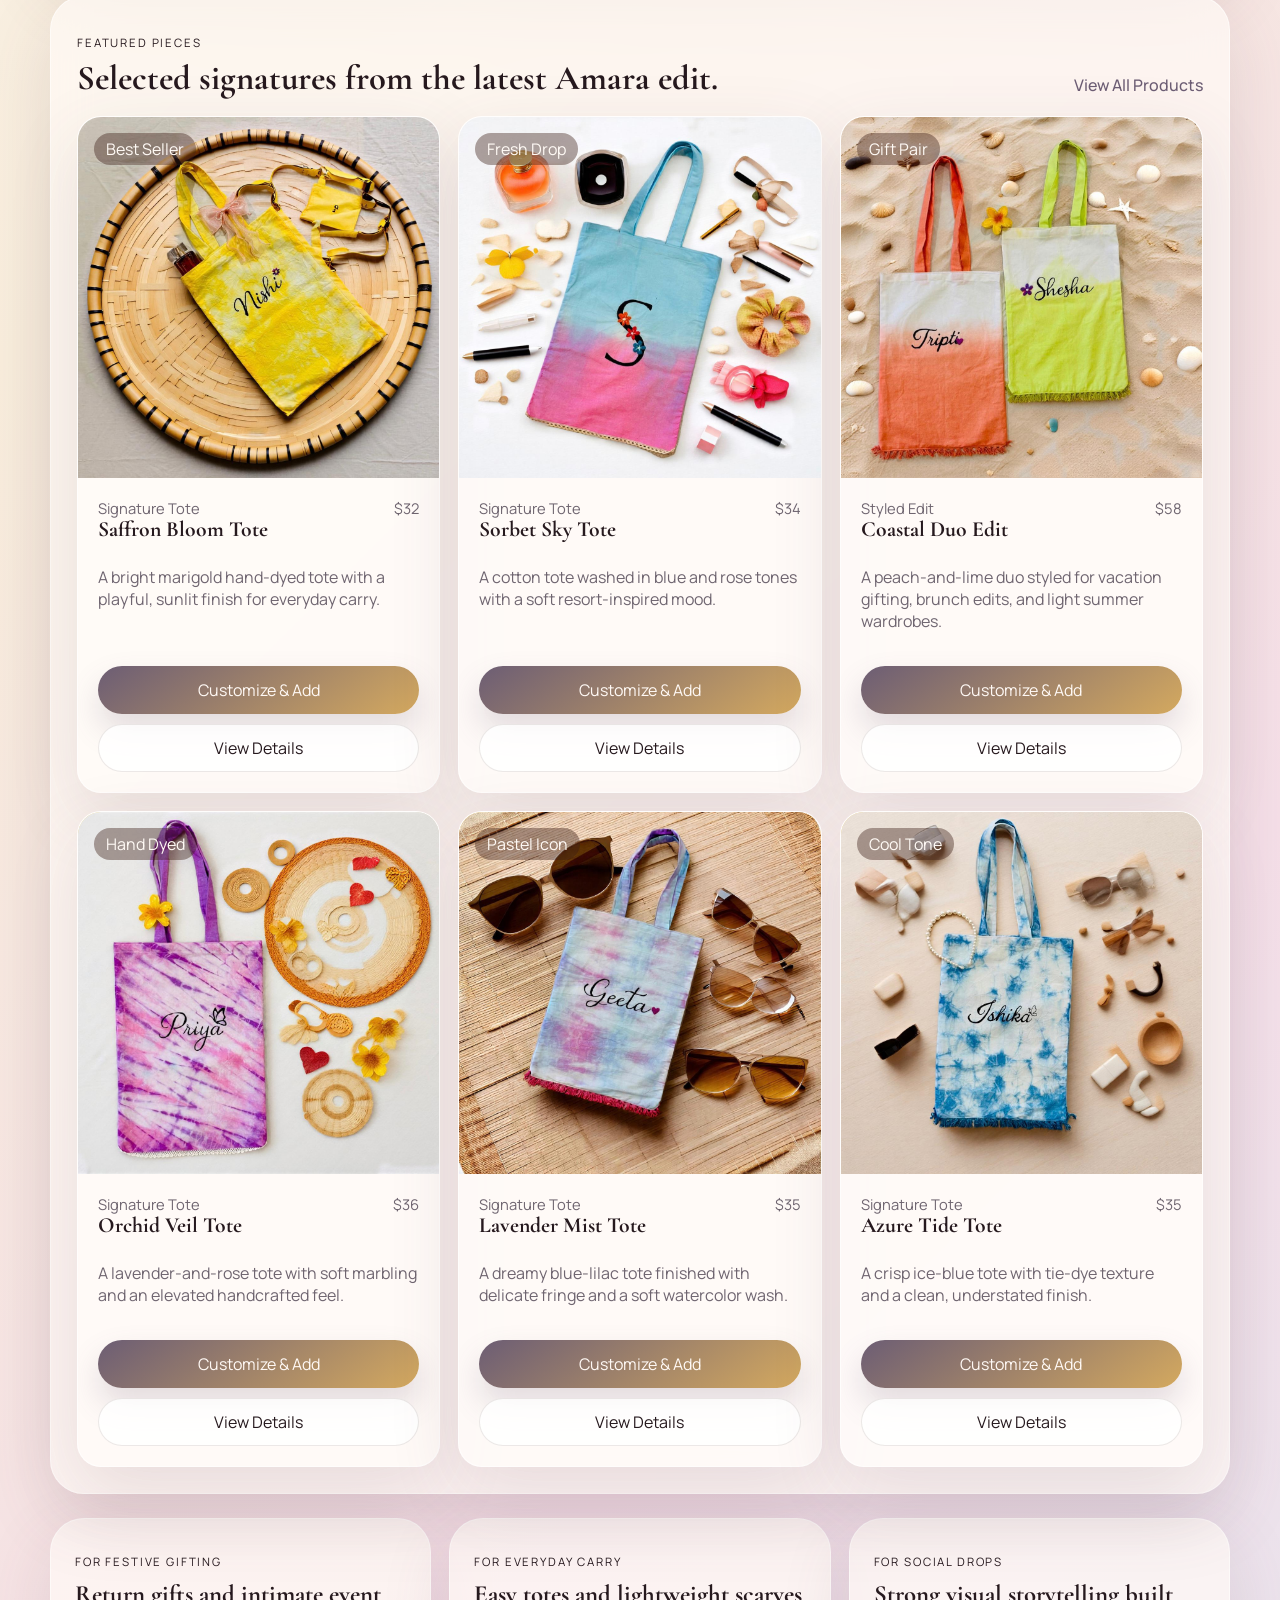
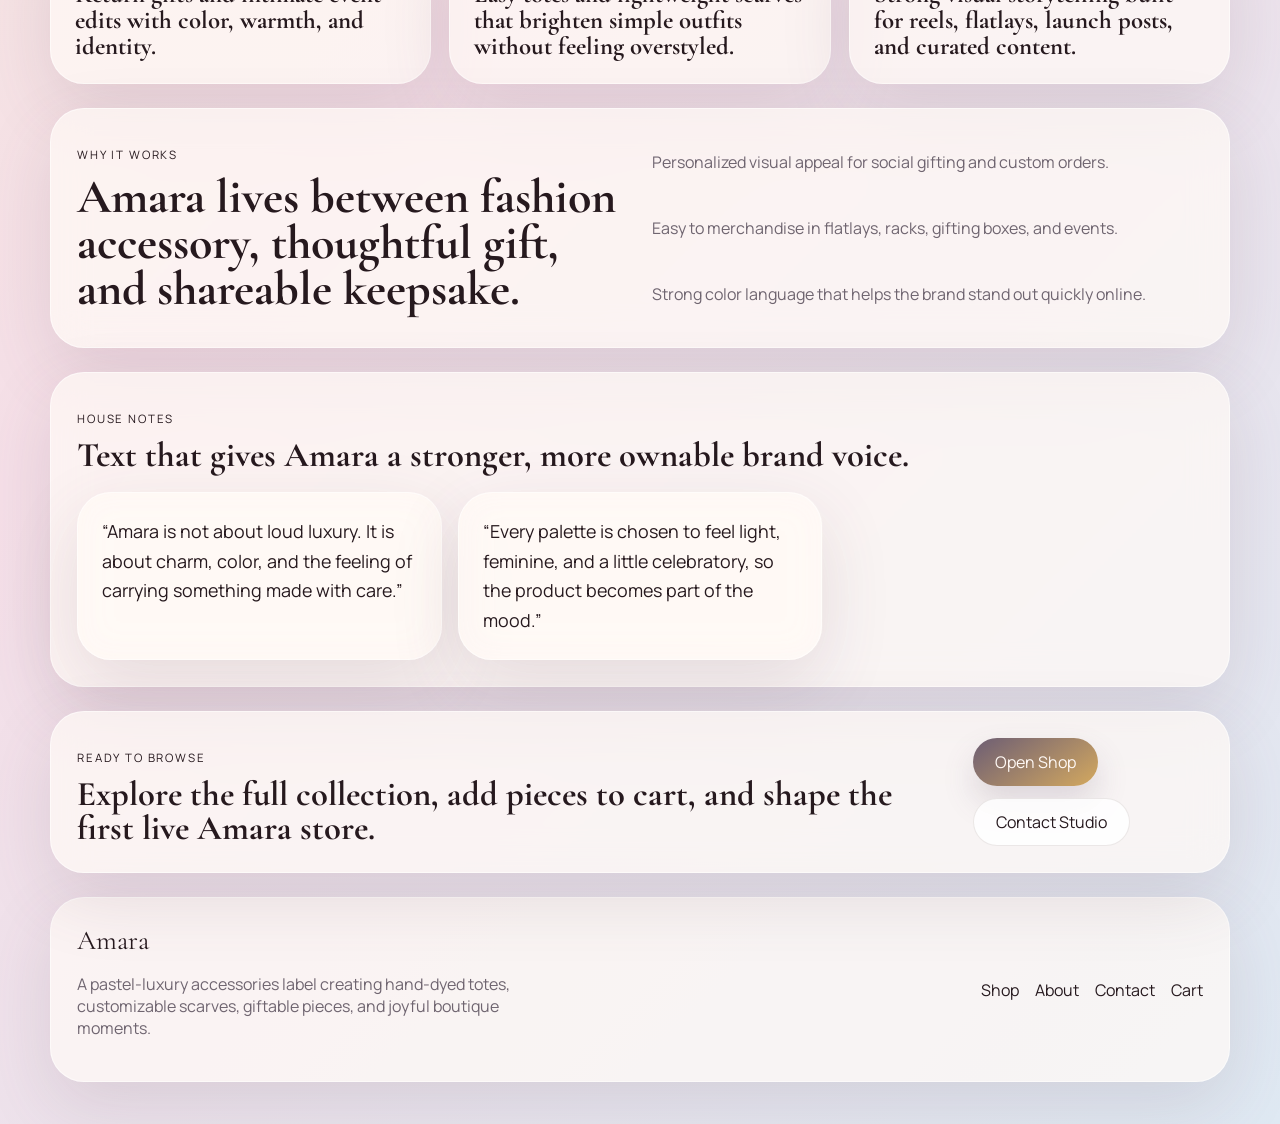
==== commit 44503e45: "Add scarf product line support" ====
--- a/index.html
+++ b/index.html
@@ -3,10 +3,10 @@
   <head>
     <meta charset="UTF-8" />
     <meta name="viewport" content="width=device-width, initial-scale=1.0" />
-    <title>Amara | Hand-Dyed Tote Bags & Artisanal Accessories</title>
+    <title>Amara | Hand-Dyed Totes, Scarves & Artisanal Accessories</title>
     <meta
       name="description"
-      content="Amara is a pastel-luxury accessories label creating hand-dyed tote bags and artisanal giftable pieces with a joyful, polished identity."
+      content="Amara is a pastel-luxury accessories label creating hand-dyed totes, customizable scarves, and artisanal giftable pieces with a joyful, polished identity."
     />
     <link rel="preconnect" href="https://fonts.googleapis.com" />
     <link rel="preconnect" href="https://fonts.gstatic.com" crossorigin />
@@ -41,8 +41,8 @@
             <p class="eyebrow">Amara Atelier</p>
             <h1>Colorful pieces with craft, softness, and unmistakable presence.</h1>
             <p class="lead">
-              Amara is a lifestyle accessories brand built around hand-dyed tote
-              bags, expressive color stories, and elegant everyday gifting.
+              Amara is a lifestyle accessories brand built around hand-dyed totes,
+              customizable scarves, expressive color stories, and elegant everyday gifting.
               Every piece is made to feel personal, wearable, and instantly
               memorable.
             </p>
@@ -51,7 +51,7 @@
               <a class="button button-secondary" href="./about.html">Our Story</a>
             </div>
             <div class="brand-ribbon">
-              <span>Hand-dyed tote label</span>
+              <span>Totes and scarves</span>
               <span>Boutique gifting</span>
               <span>Custom order friendly</span>
             </div>
@@ -86,8 +86,8 @@
         <section class="collection-showcase">
           <article class="showcase-card showcase-card-sun">
             <p class="eyebrow">Signature Mood</p>
-            <h2>Sun-washed tones for gifting, brunch edits, and easy day dressing.</h2>
-            <a class="text-link" href="./shop.html">Browse Signature Totes</a>
+            <h2>Sun-washed totes and scarves for gifting, brunch edits, and easy day dressing.</h2>
+            <a class="text-link" href="./shop.html">Browse Totes & Scarves</a>
           </article>
           <article class="showcase-card showcase-card-petal">
             <p class="eyebrow">Why Customers Notice It</p>
@@ -106,9 +106,9 @@
           </div>
           <div class="brand-grid">
             <article class="info-card">
-              <h3>Signature Totes</h3>
-              <p>
-                The hero category: hand-dyed cotton totes in soft gradients, expressive colors, and boutique finishing details.
+              <h3>Totes & Scarves</h3>
+              <p>
+                The hero categories: hand-dyed cotton totes and customizable scarves in soft gradients, expressive colors, and boutique finishing details.
               </p>
             </article>
             <article class="info-card">
@@ -144,7 +144,7 @@
           </article>
           <article>
             <p class="eyebrow">For Everyday Carry</p>
-            <h3>Easy statement totes that brighten simple outfits without feeling overstyled.</h3>
+            <h3>Easy totes and lightweight scarves that brighten simple outfits without feeling overstyled.</h3>
           </article>
           <article>
             <p class="eyebrow">For Social Drops</p>
@@ -201,7 +201,7 @@
         <div>
           <p class="footer-brand">Amara</p>
           <p class="footer-copy">
-            A pastel-luxury accessories label creating hand-dyed totes, giftable pieces, and joyful boutique moments.
+            A pastel-luxury accessories label creating hand-dyed totes, customizable scarves, giftable pieces, and joyful boutique moments.
           </p>
         </div>
         <div class="footer-links">
--- a/styles.css
+++ b/styles.css
@@ -19,6 +19,10 @@
   box-sizing: border-box;
 }
 
+[hidden] {
+  display: none !important;
+}
+
 html {
   scroll-behavior: smooth;
 }
@@ -47,6 +51,16 @@
 a {
   color: inherit;
   text-decoration: none;
+}
+
+.text-link {
+  padding: 0;
+  border: 0;
+  background: transparent;
+  color: var(--accent);
+  cursor: pointer;
+  font-weight: 500;
+  line-height: 1.4;
 }
 
 button,
@@ -132,6 +146,7 @@
 .footer-copy,
 .lead,
 .product-description,
+.detail-points,
 .info-card p,
 .story-card p,
 .cart-note,
@@ -211,14 +226,15 @@
 .hero-copy h1,
 .page-hero h1 {
   margin: 0;
-  font-size: clamp(3rem, 7vw, 5.6rem);
-  line-height: 0.9;
+  font-size: clamp(1.9rem, 3.8vw, 3.15rem);
+  line-height: 0.98;
+  max-width: 11ch;
 }
 
 .lead {
-  max-width: 60ch;
-  line-height: 1.8;
-  font-size: 1.03rem;
+  max-width: 48ch;
+  line-height: 1.6;
+  font-size: 0.98rem;
 }
 
 .hero-actions,
@@ -352,7 +368,7 @@
 
 .hero-card h2 {
   margin: 0 0 10px;
-  font-size: 2.2rem;
+  font-size: 1.95rem;
 }
 
 .collection-showcase,
@@ -388,8 +404,8 @@
 .showcase-card h2,
 .shop-banner h2 {
   margin: 0 0 12px;
-  font-size: clamp(2rem, 4vw, 3rem);
-  line-height: 0.95;
+  font-size: clamp(1.75rem, 3.4vw, 2.5rem);
+  line-height: 0.98;
 }
 
 .showcase-card-sun {
@@ -423,7 +439,7 @@
 .contact-form,
 .cart-summary,
 .story-card {
-  padding: 30px;
+  padding: 26px;
 }
 
 .section-heading {
@@ -439,12 +455,8 @@
 .cart-summary h2,
 .cta-panel h2 {
   margin: 0;
-  font-size: clamp(2.2rem, 4vw, 3.3rem);
-  line-height: 0.95;
-}
-
-.text-link {
-  color: var(--accent);
+  font-size: clamp(1.65rem, 2.7vw, 2.25rem);
+  line-height: 1;
 }
 
 .brand-grid,
@@ -463,8 +475,8 @@
 .product-title,
 .cart-item h2 {
   margin: 0 0 10px;
-  font-size: 2rem;
-  line-height: 0.95;
+  font-size: 1.35rem;
+  line-height: 1.02;
 }
 
 .product-grid {
@@ -473,7 +485,33 @@
   gap: 18px;
 }
 
+.empty-shop-state {
+  display: grid;
+  gap: 10px;
+  padding: 22px;
+  margin-top: 12px;
+  border-radius: 24px;
+  background: rgba(255, 250, 246, 0.78);
+  border: 1px solid rgba(255, 255, 255, 0.56);
+  box-shadow: var(--shadow);
+}
+
+.empty-shop-state h3,
+.empty-shop-state p {
+  margin: 0;
+}
+
+.empty-shop-state code {
+  padding: 2px 8px;
+  border-radius: 999px;
+  background: rgba(255, 255, 255, 0.86);
+  border: 1px solid rgba(73, 46, 35, 0.08);
+}
+
 .product-card {
+  display: flex;
+  flex-direction: column;
+  height: 100%;
   overflow: hidden;
   border-radius: 24px;
   background: rgba(255, 252, 249, 0.85);
@@ -483,7 +521,8 @@
 
 .product-visual {
   position: relative;
-  min-height: 260px;
+  aspect-ratio: 1 / 1;
+  min-height: 0;
   background: linear-gradient(135deg, #f4df94, #d8ebb8 36%, #efc7df 68%, #c6dff1);
 }
 
@@ -507,6 +546,9 @@
 }
 
 .product-body {
+  display: flex;
+  flex: 1;
+  flex-direction: column;
   padding: 20px;
 }
 
@@ -529,7 +571,65 @@
 .product-actions {
   display: grid;
   gap: 10px;
-  margin-top: 18px;
+  margin-top: auto;
+  padding-top: 18px;
+}
+
+.inline-qty,
+.detail-qty {
+  display: inline-flex;
+  align-items: center;
+  gap: 10px;
+  min-height: 48px;
+  padding: 6px;
+  border-radius: 999px;
+  background: rgba(255, 255, 255, 0.82);
+  border: 1px solid rgba(73, 46, 35, 0.1);
+}
+
+.inline-qty {
+  width: 100%;
+  justify-content: space-between;
+}
+
+.inline-qty-button,
+.detail-qty-button {
+  width: 36px;
+  height: 36px;
+  border: 0;
+  border-radius: 50%;
+  background: rgba(108, 93, 116, 0.1);
+  color: var(--text);
+  cursor: pointer;
+}
+
+.inline-qty-count,
+.detail-qty-copy {
+  color: var(--text);
+  text-align: center;
+}
+
+.inline-qty-count {
+  font-size: 0.95rem;
+  font-weight: 600;
+}
+
+.detail-qty-copy {
+  display: flex;
+  flex-direction: column;
+  min-width: 72px;
+  line-height: 1.1;
+}
+
+.detail-qty-copy strong {
+  font-size: 1rem;
+}
+
+.detail-qty-copy span {
+  font-size: 0.78rem;
+  color: var(--muted);
+  text-transform: uppercase;
+  letter-spacing: 0.12em;
 }
 
 .filter-pills {
@@ -570,8 +670,8 @@
 
 .merch-strip h3 {
   margin: 0;
-  font-size: 1.8rem;
-  line-height: 1.02;
+  font-size: 1.55rem;
+  line-height: 1.06;
 }
 
 .shop-banner {
@@ -584,7 +684,7 @@
 .shop-banner-copy p:last-child,
 .shop-banner-metrics span {
   color: var(--muted);
-  line-height: 1.7;
+  line-height: 1.55;
 }
 
 .shop-banner-metrics {
@@ -618,8 +718,8 @@
 
 .quote-text {
   margin: 0;
-  font-size: 1.3rem;
-  line-height: 1.7;
+  font-size: 1.12rem;
+  line-height: 1.65;
   color: var(--text);
 }
 
@@ -631,9 +731,15 @@
   gap: 20px;
 }
 
+.site-footer-compact {
+  justify-content: flex-start;
+  align-items: flex-start;
+  padding: 20px 24px;
+}
+
 .footer-brand {
   margin: 0;
-  font-size: 2rem;
+  font-size: 1.7rem;
 }
 
 .footer-copy {
@@ -650,7 +756,54 @@
 .page-hero-cart,
 .page-hero-about,
 .page-hero-contact {
-  padding: 30px;
+  padding: 20px 24px;
+}
+
+.page-hero {
+  min-height: 0;
+}
+
+.page-hero .lead {
+  margin-bottom: 0;
+}
+
+.page-hero-shop,
+.page-hero-contact,
+.page-hero-about {
+  max-width: 860px;
+}
+
+.page-hero-cart {
+  max-width: 760px;
+}
+
+.page-hero-about {
+  max-width: 700px;
+}
+
+.page-hero-about h1 {
+  max-width: 8ch;
+}
+
+.page-hero-about .lead {
+  max-width: 34ch;
+}
+
+.page-hero-cart h1 {
+  font-size: clamp(1.8rem, 3.2vw, 2.7rem);
+  max-width: 9ch;
+}
+
+.page-hero-cart .lead {
+  max-width: 42ch;
+}
+
+.page-hero-cart {
+  max-width: 560px;
+}
+
+.page-hero-cart[hidden] {
+  display: none !important;
 }
 
 .story-layout {
@@ -663,7 +816,7 @@
   display: grid;
   grid-template-columns: 0.95fr 1.05fr;
   gap: 24px;
-  padding: 30px;
+  padding: 24px;
   margin-top: 24px;
   border-radius: var(--radius-xl);
   background: rgba(255, 250, 246, 0.76);
@@ -687,13 +840,13 @@
 .product-page-copy {
   display: flex;
   flex-direction: column;
-  gap: 16px;
-  justify-content: center;
+  gap: 14px;
+  justify-content: flex-start;
 }
 
 .detail-price {
   margin: 0;
-  font-size: 1.2rem;
+  font-size: 1.1rem;
   font-weight: 700;
 }
 
@@ -701,31 +854,55 @@
   display: flex;
   flex-wrap: wrap;
   gap: 12px;
-}
-
-.detail-highlights {
+  align-items: center;
+}
+
+.detail-points {
+  display: flex;
+  flex-wrap: wrap;
+  gap: 10px;
+}
+
+.detail-points span {
+  display: inline-flex;
+  align-items: center;
+  min-height: 36px;
+  padding: 0 14px;
+  border-radius: 999px;
+  background: rgba(255, 255, 255, 0.8);
+  border: 1px solid rgba(73, 46, 35, 0.08);
+  font-size: 0.9rem;
+}
+
+#detail-cart-controls {
+  display: inline-flex;
+}
+
+.customization-panel {
   display: grid;
   gap: 12px;
-}
-
-.detail-highlights article,
-.detail-note {
   padding: 18px;
   border-radius: 20px;
-  background: rgba(255, 255, 255, 0.78);
+  background: rgba(255, 255, 255, 0.72);
   border: 1px solid rgba(73, 46, 35, 0.08);
 }
 
-.detail-highlights strong,
-.detail-note strong {
-  display: block;
-  margin-bottom: 8px;
-}
-
-.detail-highlights span,
-.detail-note p {
-  color: var(--muted);
-  line-height: 1.7;
+.customization-grid {
+  display: grid;
+  grid-template-columns: repeat(2, minmax(0, 1fr));
+  gap: 12px;
+}
+
+.customization-panel .compact-heading {
+  margin-bottom: 0;
+}
+
+.form-feedback.is-error {
+  color: #8f4b5d;
+}
+
+.form-feedback.is-success {
+  color: #4f7652;
 }
 
 .detail-list {
@@ -739,11 +916,13 @@
   display: grid;
   grid-template-columns: 1.3fr 0.7fr;
   gap: 20px;
+  align-items: start;
 }
 
 .cart-list-wrap {
   display: grid;
-  gap: 14px;
+  gap: 18px;
+  align-content: start;
 }
 
 .cart-toolbar {
@@ -781,6 +960,7 @@
 
 .cart-item-category {
   margin: 0 0 8px;
+  line-height: 1.35;
 }
 
 .cart-item-meta {
@@ -796,9 +976,47 @@
   font-size: 0.92rem;
 }
 
+.cart-customization {
+  display: grid;
+  gap: 10px;
+  margin-top: 14px;
+}
+
+.cart-customization-actions {
+  display: flex;
+  align-items: center;
+  gap: 10px;
+}
+
+.cart-customization-feedback {
+  color: var(--muted);
+  font-size: 0.88rem;
+}
+
+.cart-customization-feedback.is-error {
+  color: #8f4b5d;
+}
+
+.cart-price-block {
+  display: grid;
+  justify-items: end;
+  gap: 4px;
+}
+
+.cart-price-label {
+  color: var(--muted);
+  font-size: 0.82rem;
+  text-transform: uppercase;
+  letter-spacing: 0.08em;
+}
+
 .cart-item-actions {
+  display: flex;
   flex-direction: column;
   align-items: end;
+  justify-content: space-between;
+  min-width: 110px;
+  gap: 12px;
 }
 
 .qty-stepper {
@@ -812,10 +1030,13 @@
   height: 34px;
   background: rgba(255, 255, 255, 0.82);
   border: 1px solid rgba(73, 46, 35, 0.1);
+  flex: 0 0 auto;
 }
 
 .cart-summary {
   align-self: start;
+  position: sticky;
+  top: 108px;
 }
 
 .summary-banner,
@@ -844,6 +1065,7 @@
 .summary-row {
   padding: 14px 0;
   border-bottom: 1px solid var(--line);
+  gap: 16px;
 }
 
 .summary-row.total {
@@ -860,6 +1082,16 @@
   margin-top: 18px;
 }
 
+.cart-summary .button {
+  width: 100%;
+}
+
+.cart-summary .button-ghost {
+  width: auto;
+  min-width: 0;
+  align-self: flex-start;
+}
+
 .summary-support {
   margin-top: 16px;
 }
@@ -870,15 +1102,60 @@
 
 .danger-link {
   color: #8f4b5d;
+  font-weight: 600;
+  white-space: nowrap;
 }
 
 .empty-cart {
   grid-template-columns: 1fr;
   text-align: left;
+  gap: 14px;
+  padding: 18px;
+}
+
+.empty-cart h2,
+.empty-cart p {
+  margin: 0;
+}
+
+.empty-cart .button {
+  width: auto;
+  min-width: 220px;
 }
 
 .cart-recommendations {
-  margin-top: 8px;
+  margin-top: 0;
+}
+
+.toast-stack {
+  position: fixed;
+  right: 24px;
+  bottom: 24px;
+  z-index: 30;
+  display: grid;
+  pointer-events: none;
+  opacity: 0;
+  transform: translateY(12px);
+  transition: opacity 180ms ease, transform 180ms ease;
+}
+
+.toast-stack.is-visible {
+  opacity: 1;
+  transform: translateY(0);
+}
+
+.toast {
+  min-width: 240px;
+  max-width: min(320px, calc(100vw - 32px));
+  padding: 14px 18px;
+  border-radius: 18px;
+  color: #fffaf5;
+  box-shadow: 0 18px 40px rgba(60, 40, 48, 0.22);
+  background: linear-gradient(145deg, var(--accent), var(--accent-soft));
+}
+
+.toast-error {
+  background: linear-gradient(145deg, #8f4b5d, #d48a72);
 }
 
 .compact-heading {
@@ -898,6 +1175,27 @@
   display: grid;
   grid-template-columns: 0.9fr 1.1fr;
   gap: 20px;
+  align-items: start;
+}
+
+.contact-layout .contact-cards {
+  grid-template-columns: 1fr;
+  align-content: start;
+  gap: 14px;
+}
+
+.contact-layout .info-card {
+  min-height: 0;
+}
+
+.contact-layout .info-card h3 {
+  font-size: clamp(1.3rem, 2.1vw, 1.7rem);
+}
+
+.contact-layout .info-card p,
+.contact-layout .info-card a {
+  overflow-wrap: anywhere;
+  line-height: 1.6;
 }
 
 .contact-form {
@@ -923,6 +1221,10 @@
 .form-row textarea {
   padding-top: 14px;
   min-height: 140px;
+}
+
+.site-footer-compact .footer-copy {
+  max-width: 42ch;
 }
 
 .product-modal {
@@ -983,8 +1285,8 @@
 
 .product-modal-copy h2 {
   margin: 0;
-  font-size: clamp(2.5rem, 5vw, 4rem);
-  line-height: 0.92;
+  font-size: clamp(2rem, 4vw, 3.1rem);
+  line-height: 0.96;
 }
 
 .modal-price {
@@ -1098,7 +1400,8 @@
 
   .hero-copy h1,
   .page-hero h1 {
-    font-size: clamp(2.8rem, 14vw, 4rem);
+    font-size: clamp(1.75rem, 8vw, 2.4rem);
+    max-width: 100%;
   }
 
   .hero-visual {
@@ -1106,6 +1409,14 @@
   }
 
   .cart-item {
+    grid-template-columns: 1fr;
+  }
+
+  .cart-summary {
+    position: static;
+  }
+
+  .customization-grid {
     grid-template-columns: 1fr;
   }
 
@@ -1114,6 +1425,19 @@
     height: 240px;
   }
 
+  .cart-item-actions {
+    align-items: start;
+    min-width: 0;
+  }
+
+  .cart-price-block {
+    justify-items: start;
+  }
+
+  .summary-row {
+    align-items: start;
+  }
+
   .product-modal {
     padding: 12px;
   }
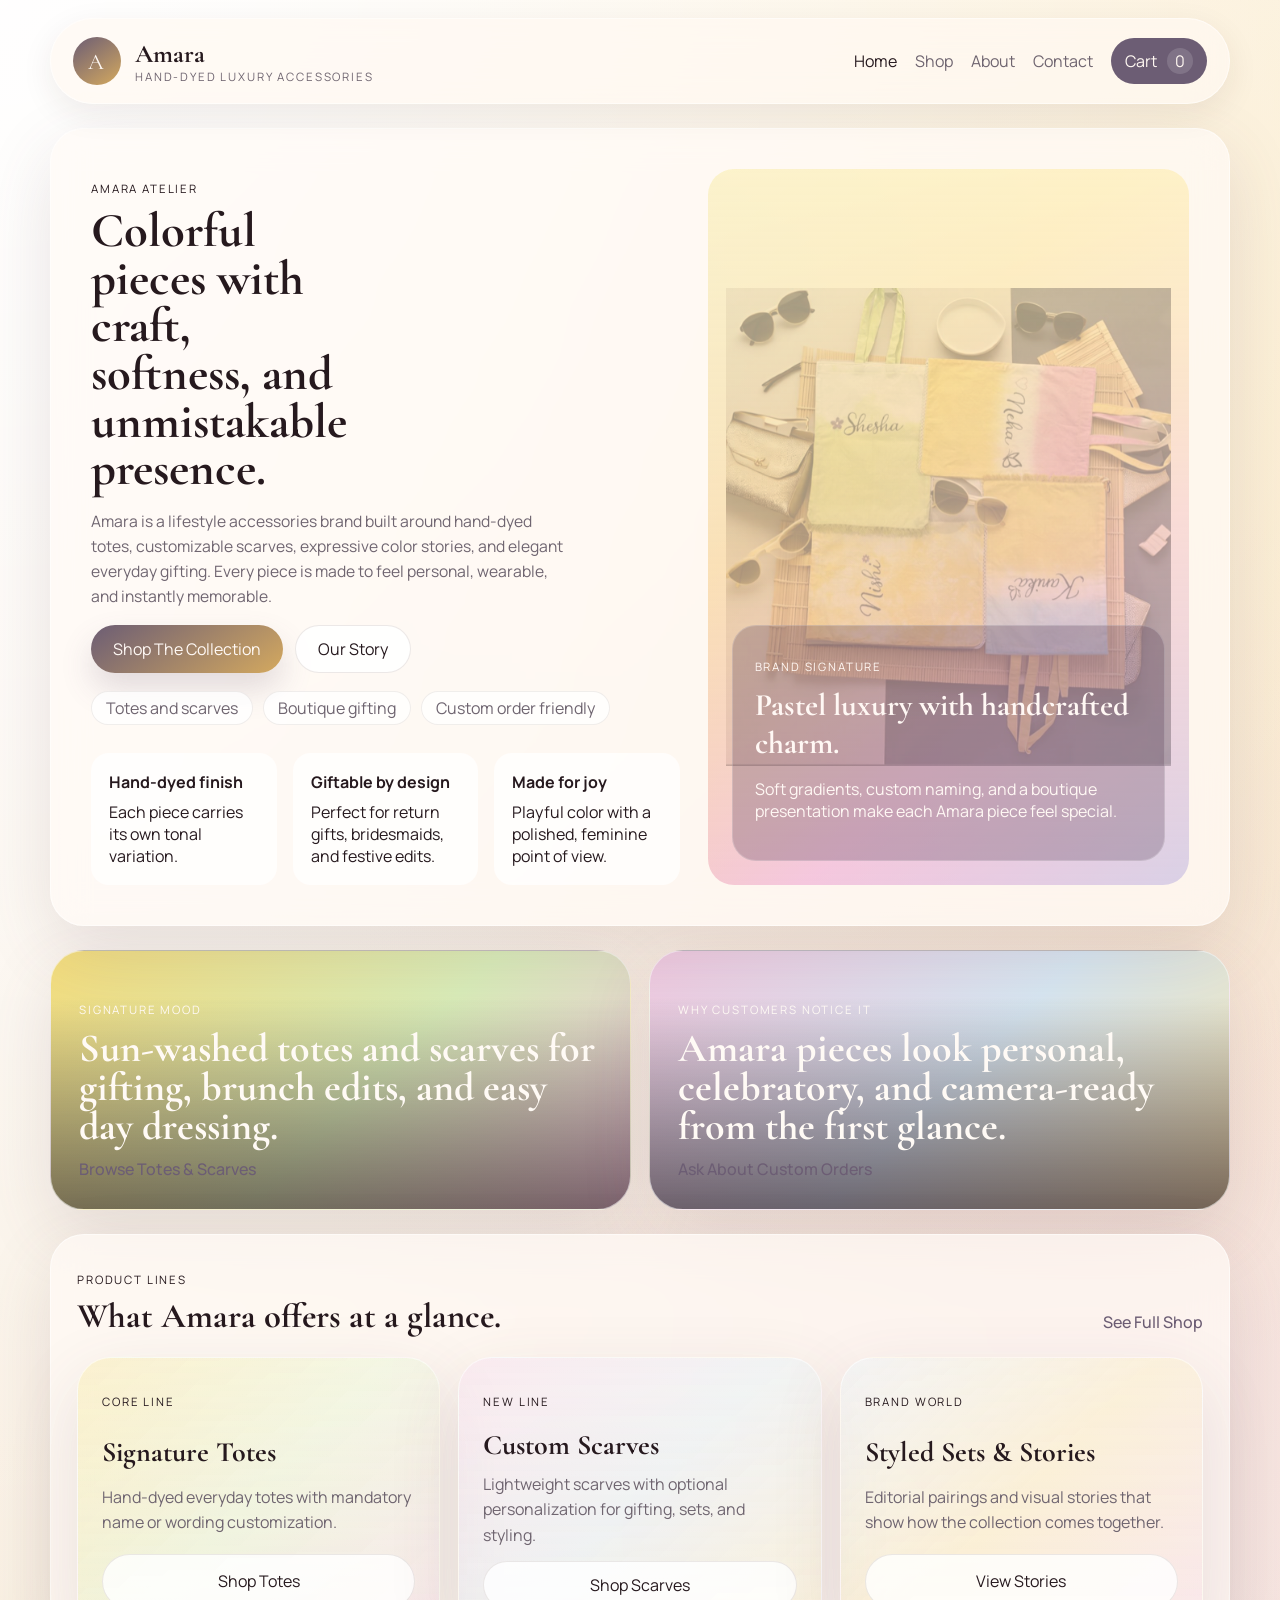
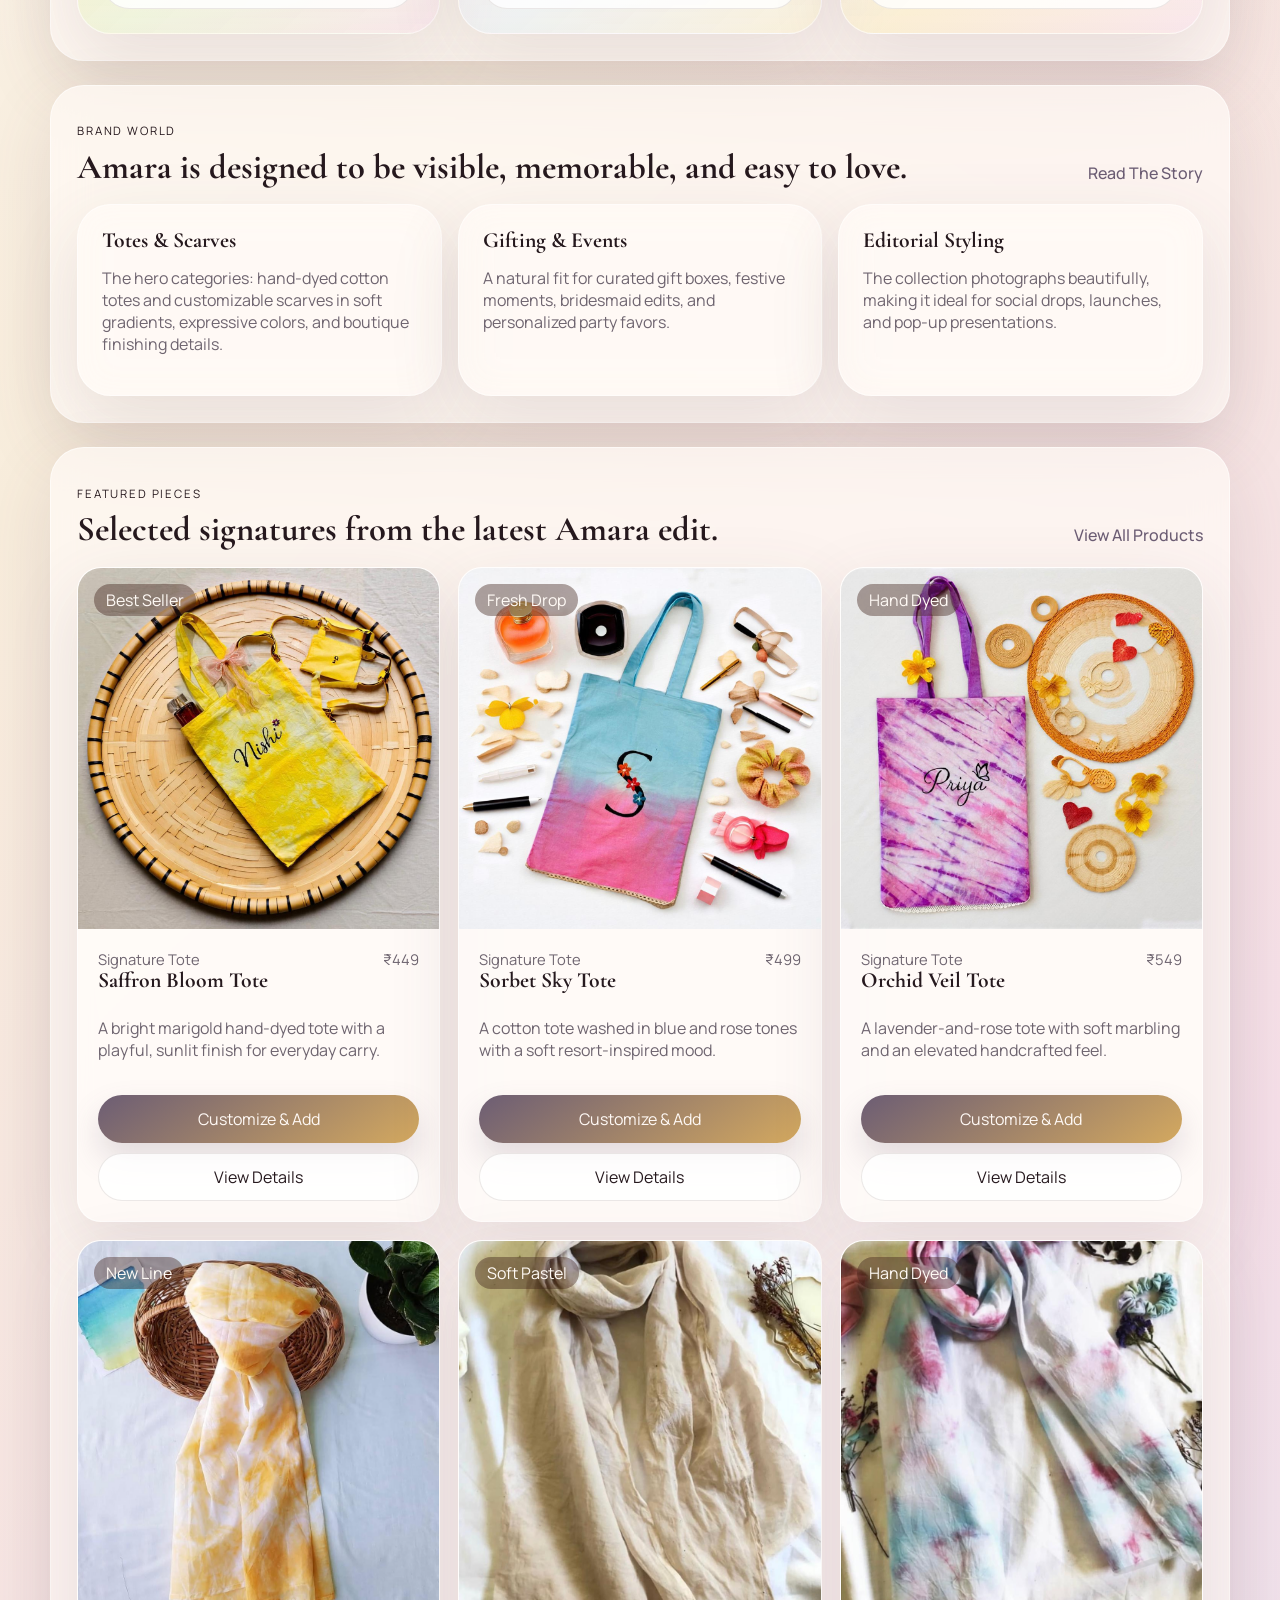
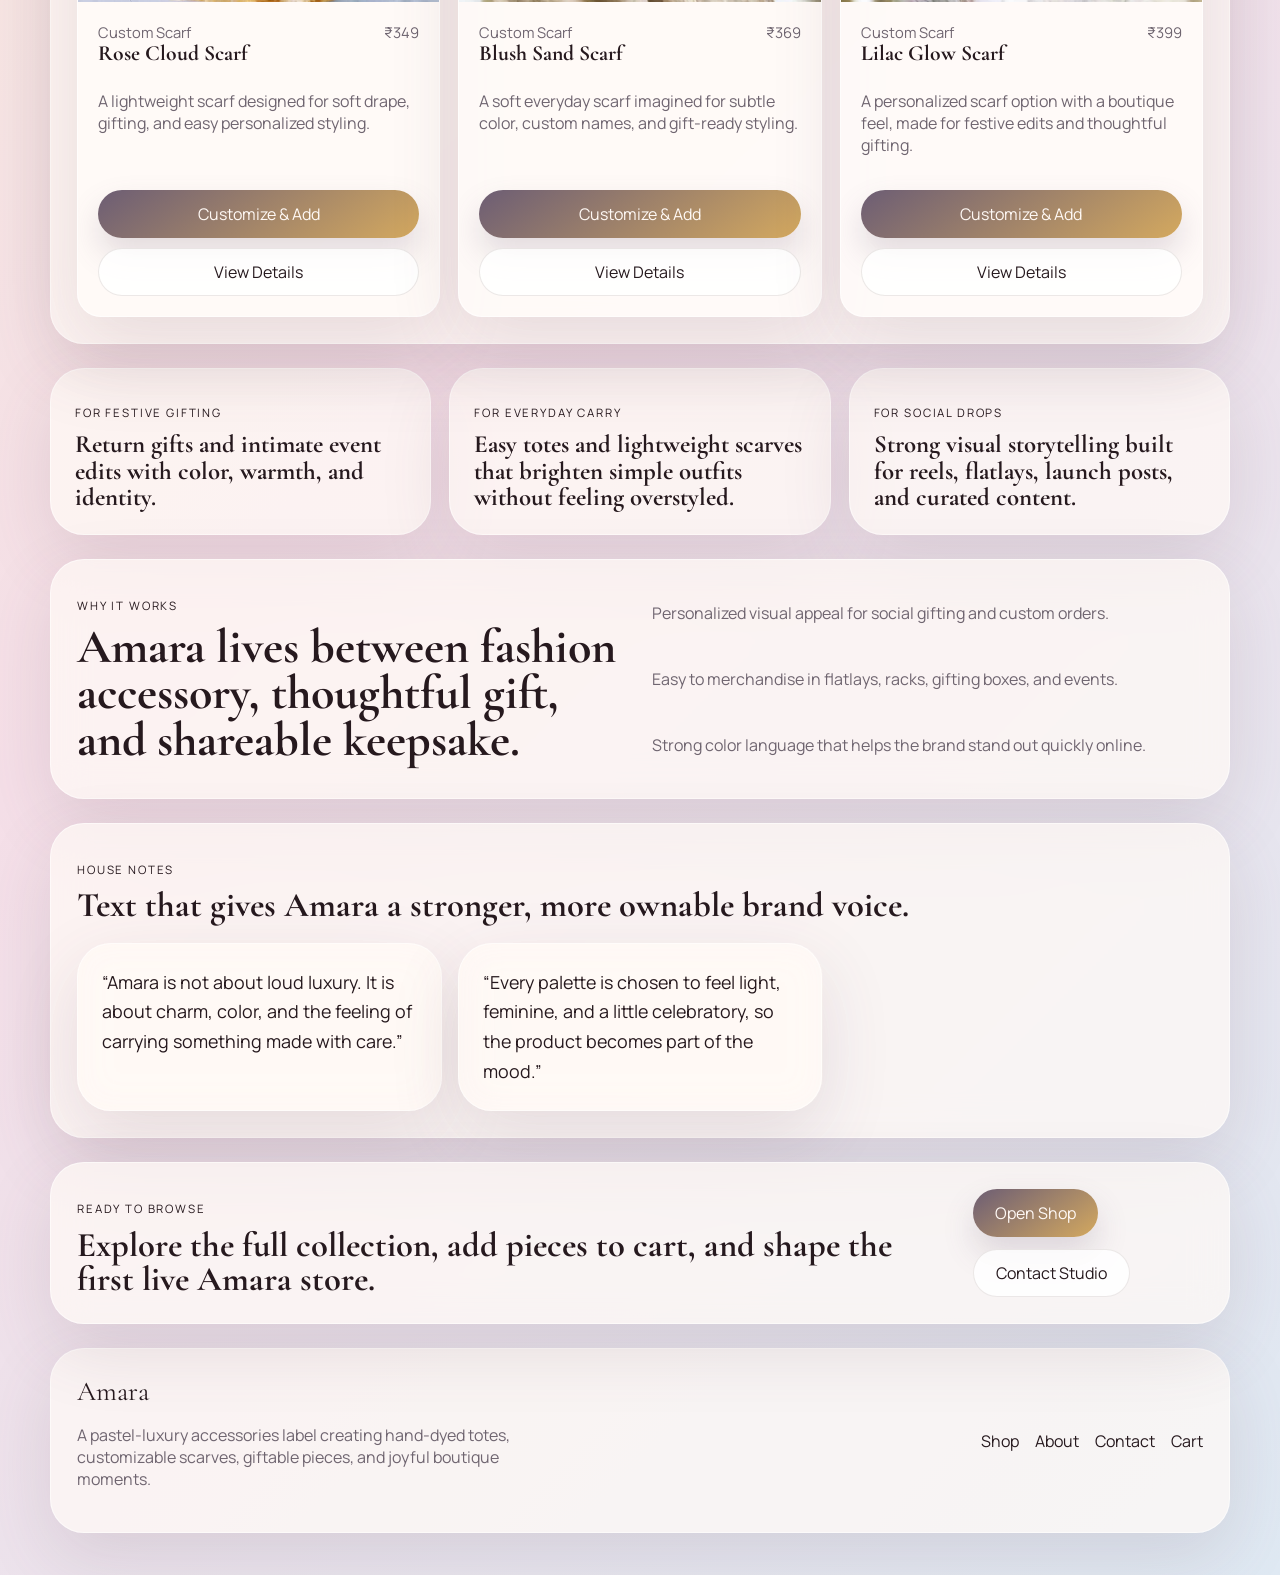
==== commit a74dd290: "Update Amara pricing and merchandising" ====
--- a/index.html
+++ b/index.html
@@ -96,6 +96,36 @@
           </article>
         </section>
 
+        <section class="section-block product-lines-section">
+          <div class="section-heading">
+            <div>
+              <p class="eyebrow">Product Lines</p>
+              <h2>What Amara offers at a glance.</h2>
+            </div>
+            <a class="text-link" href="./shop.html">See Full Shop</a>
+          </div>
+          <div class="product-lines-grid">
+            <article class="line-card line-card-tote">
+              <p class="eyebrow">Core Line</p>
+              <h3>Signature Totes</h3>
+              <p>Hand-dyed everyday totes with mandatory name or wording customization.</p>
+              <a class="button button-secondary" href="./shop.html">Shop Totes</a>
+            </article>
+            <article class="line-card line-card-scarf">
+              <p class="eyebrow">New Line</p>
+              <h3>Custom Scarves</h3>
+              <p>Lightweight scarves with optional personalization for gifting, sets, and styling.</p>
+              <a class="button button-secondary" href="./shop.html">Shop Scarves</a>
+            </article>
+            <article class="line-card line-card-editorial">
+              <p class="eyebrow">Brand World</p>
+              <h3>Styled Sets & Stories</h3>
+              <p>Editorial pairings and visual stories that show how the collection comes together.</p>
+              <a class="button button-secondary" href="./shop.html">View Stories</a>
+            </article>
+          </div>
+        </section>
+
         <section class="section-block">
           <div class="section-heading">
             <div>
--- a/styles.css
+++ b/styles.css
@@ -373,20 +373,25 @@
 
 .collection-showcase,
 .merch-strip,
-.shop-guidance {
+.shop-guidance,
+.product-lines-grid,
+.shop-lines {
   display: grid;
   gap: 18px;
   margin-top: 24px;
 }
 
 .collection-showcase,
-.shop-guidance {
+.shop-guidance,
+.product-lines-grid,
+.shop-lines {
   grid-template-columns: repeat(2, minmax(0, 1fr));
 }
 
 .showcase-card,
 .merch-strip article,
-.shop-banner {
+.shop-banner,
+.line-card {
   border-radius: var(--radius-xl);
   border: 1px solid rgba(255, 255, 255, 0.56);
   box-shadow: var(--shadow);
@@ -406,6 +411,51 @@
   margin: 0 0 12px;
   font-size: clamp(1.75rem, 3.4vw, 2.5rem);
   line-height: 0.98;
+}
+
+.product-lines-grid {
+  grid-template-columns: repeat(3, minmax(0, 1fr));
+}
+
+.shop-lines {
+  grid-template-columns: repeat(3, minmax(0, 1fr));
+}
+
+.line-card {
+  padding: 24px;
+  background: rgba(255, 250, 246, 0.76);
+  display: grid;
+  gap: 12px;
+}
+
+.line-card h3 {
+  margin: 0;
+  font-size: 1.75rem;
+  line-height: 0.98;
+}
+
+.line-card p:last-of-type {
+  margin: 0;
+  color: var(--muted);
+  line-height: 1.6;
+}
+
+.line-card-tote {
+  background:
+    linear-gradient(180deg, rgba(255, 255, 255, 0.26), rgba(255, 255, 255, 0.08)),
+    linear-gradient(135deg, rgba(243, 220, 125, 0.44), rgba(216, 235, 184, 0.4), rgba(239, 201, 223, 0.38));
+}
+
+.line-card-scarf {
+  background:
+    linear-gradient(180deg, rgba(255, 255, 255, 0.28), rgba(255, 255, 255, 0.1)),
+    linear-gradient(135deg, rgba(239, 201, 223, 0.42), rgba(214, 229, 240, 0.42), rgba(245, 229, 176, 0.38));
+}
+
+.line-card-editorial {
+  background:
+    linear-gradient(180deg, rgba(255, 255, 255, 0.24), rgba(255, 255, 255, 0.08)),
+    linear-gradient(135deg, rgba(223, 233, 243, 0.42), rgba(244, 223, 148, 0.34), rgba(239, 199, 223, 0.34));
 }
 
 .showcase-card-sun {
@@ -1340,6 +1390,8 @@
   .hero-highlights,
   .brand-grid,
   .merch-strip,
+  .product-lines-grid,
+  .shop-lines,
   .testimonial-grid,
   .contact-cards,
   .product-grid,
@@ -1390,6 +1442,8 @@
   .brand-grid,
   .collection-showcase,
   .merch-strip,
+  .product-lines-grid,
+  .shop-lines,
   .shop-guidance,
   .testimonial-grid,
   .contact-cards,
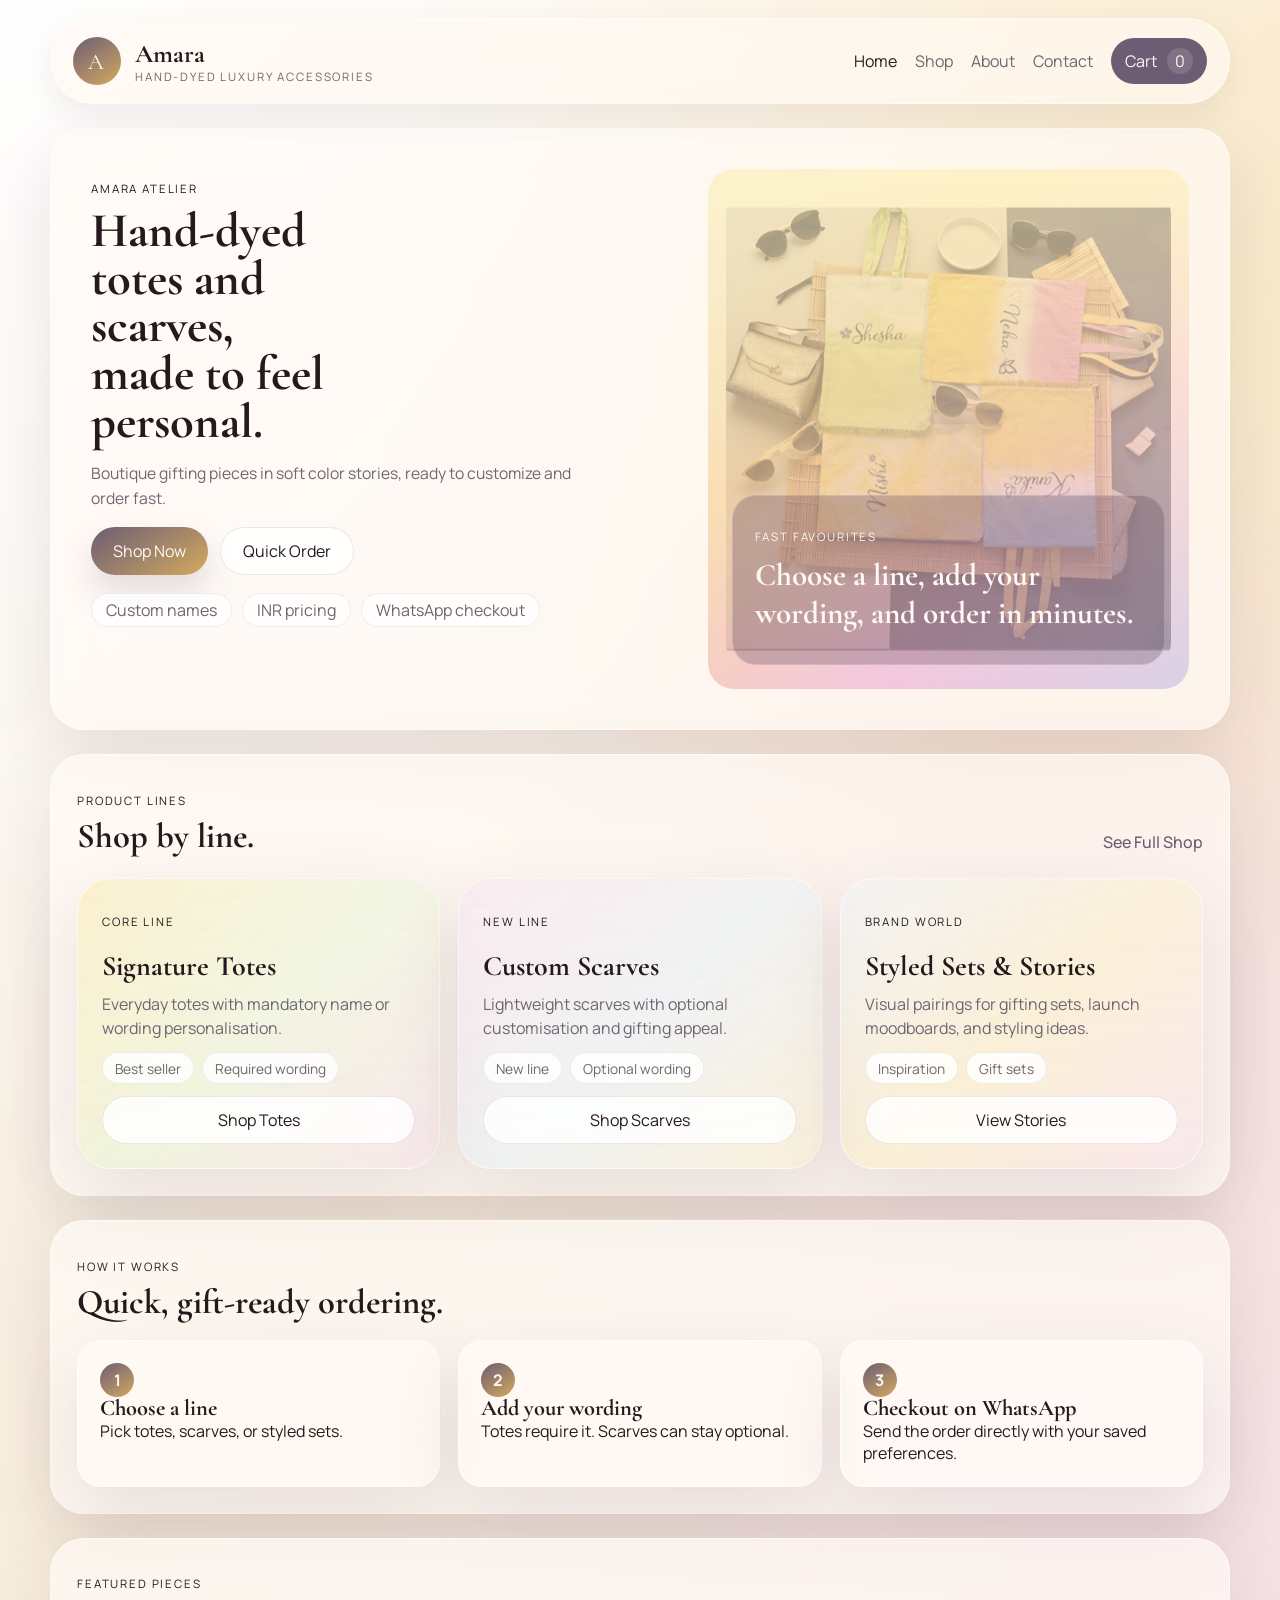
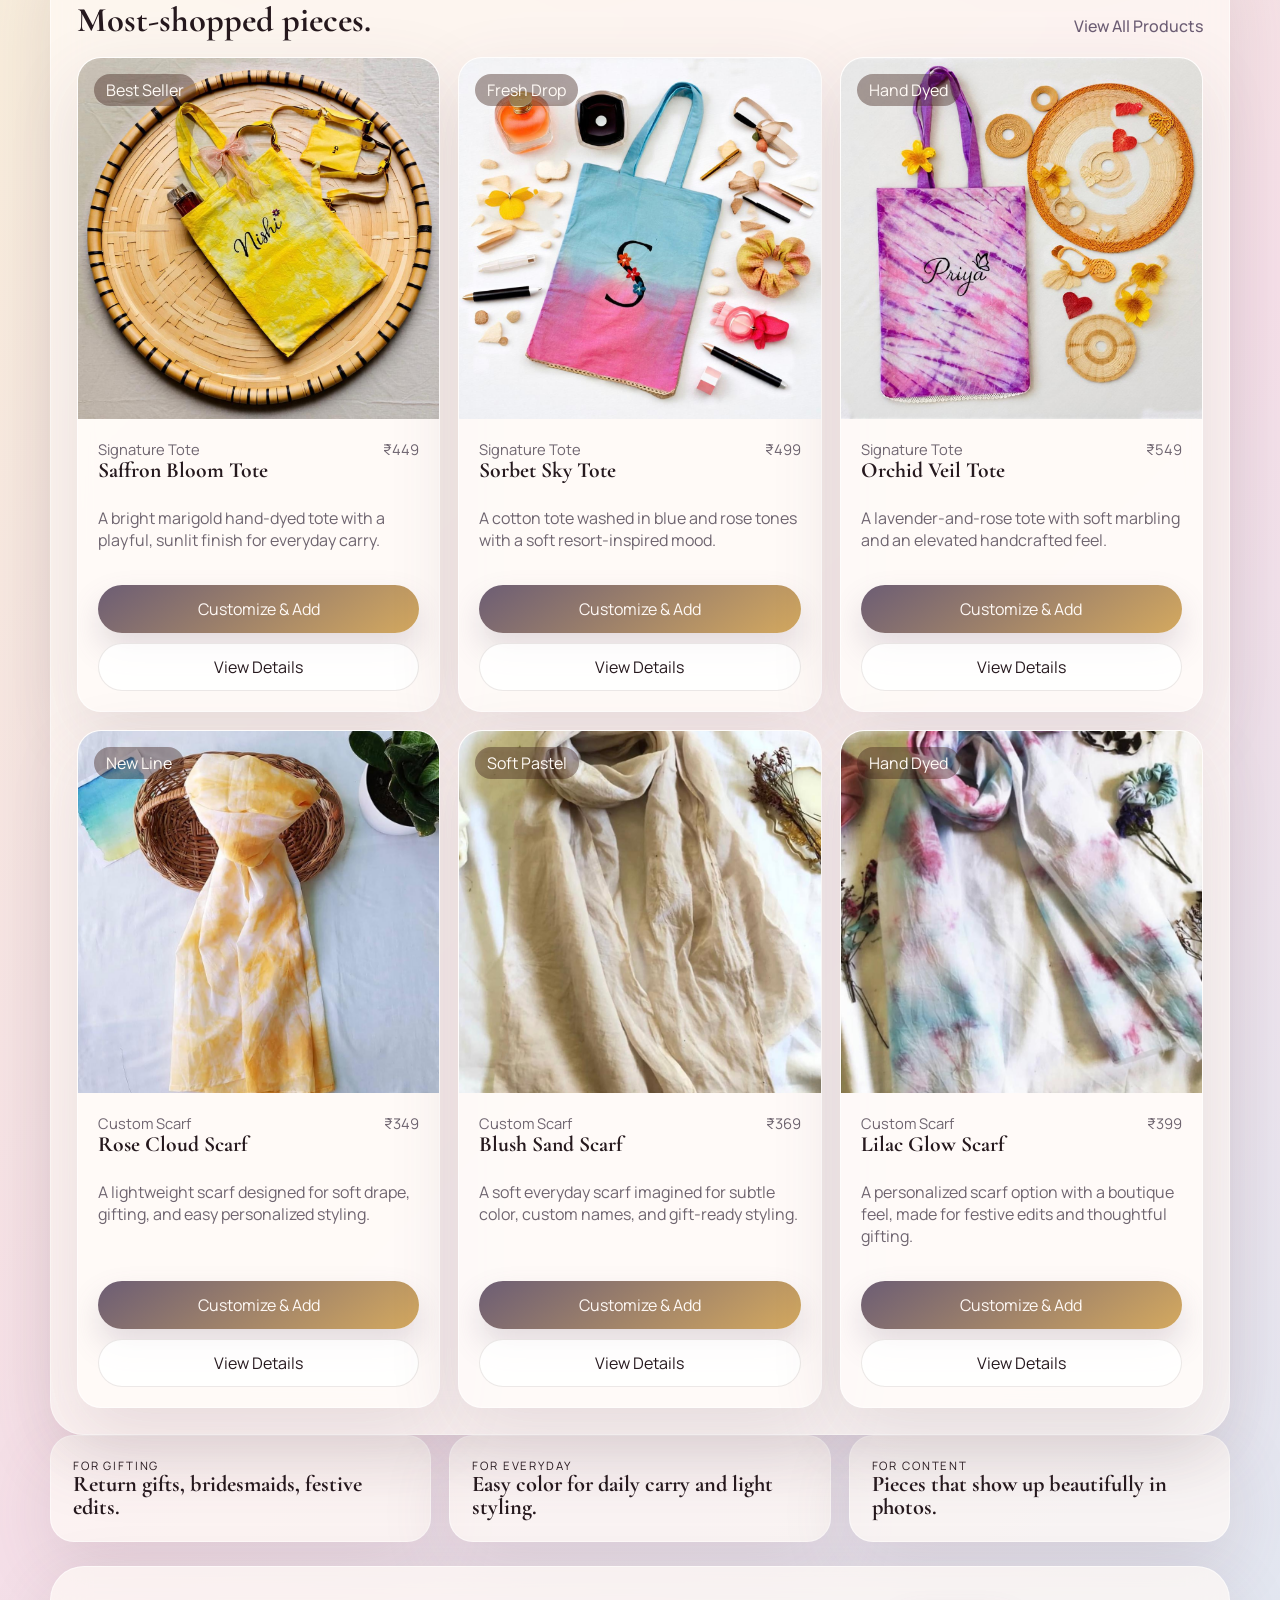
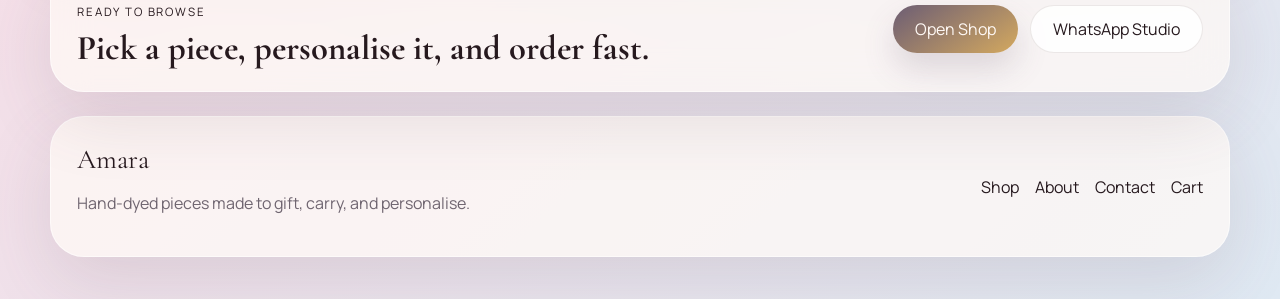
==== commit 5d0bbead: "Refine storefront shopping flow" ====
--- a/index.html
+++ b/index.html
@@ -39,68 +39,32 @@
         <section class="hero-panel">
           <div class="hero-copy">
             <p class="eyebrow">Amara Atelier</p>
-            <h1>Colorful pieces with craft, softness, and unmistakable presence.</h1>
-            <p class="lead">
-              Amara is a lifestyle accessories brand built around hand-dyed totes,
-              customizable scarves, expressive color stories, and elegant everyday gifting.
-              Every piece is made to feel personal, wearable, and instantly
-              memorable.
-            </p>
+            <h1>Hand-dyed totes and scarves, made to feel personal.</h1>
+            <p class="lead">Boutique gifting pieces in soft color stories, ready to customize and order fast.</p>
             <div class="hero-actions">
-              <a class="button button-primary" href="./shop.html">Shop The Collection</a>
-              <a class="button button-secondary" href="./about.html">Our Story</a>
+              <a class="button button-primary" href="./shop.html">Shop Now</a>
+              <a class="button button-secondary" href="./contact.html">Quick Order</a>
             </div>
             <div class="brand-ribbon">
-              <span>Totes and scarves</span>
-              <span>Boutique gifting</span>
-              <span>Custom order friendly</span>
-            </div>
-            <div class="hero-highlights">
-              <article>
-                <strong>Hand-dyed finish</strong>
-                <span>Each piece carries its own tonal variation.</span>
-              </article>
-              <article>
-                <strong>Giftable by design</strong>
-                <span>Perfect for return gifts, bridesmaids, and festive edits.</span>
-              </article>
-              <article>
-                <strong>Made for joy</strong>
-                <span>Playful color with a polished, feminine point of view.</span>
-              </article>
+              <span>Custom names</span>
+              <span>INR pricing</span>
+              <span>WhatsApp checkout</span>
             </div>
           </div>
           <div class="hero-visual">
             <img class="hero-folio" src="./folio-preview.png" alt="Amara folio preview" />
             <div class="hero-card">
-              <p class="eyebrow">Brand Signature</p>
-              <h2>Pastel luxury with handcrafted charm.</h2>
-              <p>
-                Soft gradients, custom naming, and a boutique presentation make
-                each Amara piece feel special.
-              </p>
+              <p class="eyebrow">Fast Favourites</p>
+              <h2>Choose a line, add your wording, and order in minutes.</h2>
             </div>
           </div>
-        </section>
-
-        <section class="collection-showcase">
-          <article class="showcase-card showcase-card-sun">
-            <p class="eyebrow">Signature Mood</p>
-            <h2>Sun-washed totes and scarves for gifting, brunch edits, and easy day dressing.</h2>
-            <a class="text-link" href="./shop.html">Browse Totes & Scarves</a>
-          </article>
-          <article class="showcase-card showcase-card-petal">
-            <p class="eyebrow">Why Customers Notice It</p>
-            <h2>Amara pieces look personal, celebratory, and camera-ready from the first glance.</h2>
-            <a class="text-link" href="./contact.html">Ask About Custom Orders</a>
-          </article>
         </section>
 
         <section class="section-block product-lines-section">
           <div class="section-heading">
             <div>
               <p class="eyebrow">Product Lines</p>
-              <h2>What Amara offers at a glance.</h2>
+              <h2>Shop by line.</h2>
             </div>
             <a class="text-link" href="./shop.html">See Full Shop</a>
           </div>
@@ -108,50 +72,58 @@
             <article class="line-card line-card-tote">
               <p class="eyebrow">Core Line</p>
               <h3>Signature Totes</h3>
-              <p>Hand-dyed everyday totes with mandatory name or wording customization.</p>
-              <a class="button button-secondary" href="./shop.html">Shop Totes</a>
+              <p>Everyday totes with mandatory name or wording personalisation.</p>
+              <div class="line-tags">
+                <span>Best seller</span>
+                <span>Required wording</span>
+              </div>
+              <a class="button button-secondary" href="./shop.html?line=tote">Shop Totes</a>
             </article>
             <article class="line-card line-card-scarf">
               <p class="eyebrow">New Line</p>
               <h3>Custom Scarves</h3>
-              <p>Lightweight scarves with optional personalization for gifting, sets, and styling.</p>
-              <a class="button button-secondary" href="./shop.html">Shop Scarves</a>
+              <p>Lightweight scarves with optional customisation and gifting appeal.</p>
+              <div class="line-tags">
+                <span>New line</span>
+                <span>Optional wording</span>
+              </div>
+              <a class="button button-secondary" href="./shop.html?line=scarf">Shop Scarves</a>
             </article>
             <article class="line-card line-card-editorial">
               <p class="eyebrow">Brand World</p>
               <h3>Styled Sets & Stories</h3>
-              <p>Editorial pairings and visual stories that show how the collection comes together.</p>
-              <a class="button button-secondary" href="./shop.html">View Stories</a>
+              <p>Visual pairings for gifting sets, launch moodboards, and styling ideas.</p>
+              <div class="line-tags">
+                <span>Inspiration</span>
+                <span>Gift sets</span>
+              </div>
+              <a class="button button-secondary" href="./shop.html?line=editorial">View Stories</a>
             </article>
           </div>
         </section>
 
-        <section class="section-block">
+        <section class="section-block steps-section">
           <div class="section-heading">
             <div>
-              <p class="eyebrow">Brand World</p>
-              <h2>Amara is designed to be visible, memorable, and easy to love.</h2>
+              <p class="eyebrow">How It Works</p>
+              <h2>Quick, gift-ready ordering.</h2>
             </div>
-            <a class="text-link" href="./about.html">Read The Story</a>
           </div>
-          <div class="brand-grid">
-            <article class="info-card">
-              <h3>Totes & Scarves</h3>
-              <p>
-                The hero categories: hand-dyed cotton totes and customizable scarves in soft gradients, expressive colors, and boutique finishing details.
-              </p>
+          <div class="steps-grid">
+            <article class="step-card">
+              <span class="step-number">1</span>
+              <h3>Choose a line</h3>
+              <p>Pick totes, scarves, or styled sets.</p>
             </article>
-            <article class="info-card">
-              <h3>Gifting & Events</h3>
-              <p>
-                A natural fit for curated gift boxes, festive moments, bridesmaid edits, and personalized party favors.
-              </p>
+            <article class="step-card">
+              <span class="step-number">2</span>
+              <h3>Add your wording</h3>
+              <p>Totes require it. Scarves can stay optional.</p>
             </article>
-            <article class="info-card">
-              <h3>Editorial Styling</h3>
-              <p>
-                The collection photographs beautifully, making it ideal for social drops, launches, and pop-up presentations.
-              </p>
+            <article class="step-card">
+              <span class="step-number">3</span>
+              <h3>Checkout on WhatsApp</h3>
+              <p>Send the order directly with your saved preferences.</p>
             </article>
           </div>
         </section>
@@ -160,69 +132,36 @@
           <div class="section-heading">
             <div>
               <p class="eyebrow">Featured Pieces</p>
-              <h2>Selected signatures from the latest Amara edit.</h2>
+              <h2>Most-shopped pieces.</h2>
             </div>
             <a class="text-link" href="./shop.html">View All Products</a>
           </div>
           <div class="product-grid" id="featured-grid"></div>
         </section>
 
-        <section class="merch-strip">
-          <article>
-            <p class="eyebrow">For Festive Gifting</p>
-            <h3>Return gifts and intimate event edits with color, warmth, and identity.</h3>
+        <section class="occasion-strip">
+          <article class="occasion-card">
+            <p class="eyebrow">For Gifting</p>
+            <h3>Return gifts, bridesmaids, festive edits.</h3>
           </article>
-          <article>
-            <p class="eyebrow">For Everyday Carry</p>
-            <h3>Easy totes and lightweight scarves that brighten simple outfits without feeling overstyled.</h3>
+          <article class="occasion-card">
+            <p class="eyebrow">For Everyday</p>
+            <h3>Easy color for daily carry and light styling.</h3>
           </article>
-          <article>
-            <p class="eyebrow">For Social Drops</p>
-            <h3>Strong visual storytelling built for reels, flatlays, launch posts, and curated content.</h3>
+          <article class="occasion-card">
+            <p class="eyebrow">For Content</p>
+            <h3>Pieces that show up beautifully in photos.</h3>
           </article>
-        </section>
-
-        <section class="editorial-banner">
-          <div>
-            <p class="eyebrow">Why It Works</p>
-            <h2>Amara lives between fashion accessory, thoughtful gift, and shareable keepsake.</h2>
-          </div>
-          <div class="editorial-points">
-            <p>Personalized visual appeal for social gifting and custom orders.</p>
-            <p>Easy to merchandise in flatlays, racks, gifting boxes, and events.</p>
-            <p>Strong color language that helps the brand stand out quickly online.</p>
-          </div>
-        </section>
-
-        <section class="section-block testimonial-section">
-          <div class="section-heading">
-            <div>
-              <p class="eyebrow">House Notes</p>
-              <h2>Text that gives Amara a stronger, more ownable brand voice.</h2>
-            </div>
-          </div>
-          <div class="testimonial-grid">
-            <article class="quote-card">
-              <p class="quote-text">
-                “Amara is not about loud luxury. It is about charm, color, and the feeling of carrying something made with care.”
-              </p>
-            </article>
-            <article class="quote-card">
-              <p class="quote-text">
-                “Every palette is chosen to feel light, feminine, and a little celebratory, so the product becomes part of the mood.”
-              </p>
-            </article>
-          </div>
         </section>
 
         <section class="cta-panel">
           <div>
             <p class="eyebrow">Ready To Browse</p>
-            <h2>Explore the full collection, add pieces to cart, and shape the first live Amara store.</h2>
+            <h2>Pick a piece, personalise it, and order fast.</h2>
           </div>
           <div class="cta-actions">
             <a class="button button-primary" href="./shop.html">Open Shop</a>
-            <a class="button button-secondary" href="./contact.html">Contact Studio</a>
+            <a class="button button-secondary" href="https://wa.me/918769081934" target="_blank" rel="noreferrer">WhatsApp Studio</a>
           </div>
         </section>
       </main>
@@ -230,9 +169,7 @@
       <footer class="site-footer">
         <div>
           <p class="footer-brand">Amara</p>
-          <p class="footer-copy">
-            A pastel-luxury accessories label creating hand-dyed totes, customizable scarves, giftable pieces, and joyful boutique moments.
-          </p>
+          <p class="footer-copy">Hand-dyed pieces made to gift, carry, and personalise.</p>
         </div>
         <div class="footer-links">
           <a href="./shop.html">Shop</a>
--- a/styles.css
+++ b/styles.css
@@ -426,6 +426,7 @@
   background: rgba(255, 250, 246, 0.76);
   display: grid;
   gap: 12px;
+  align-content: start;
 }
 
 .line-card h3 {
@@ -437,7 +438,26 @@
 .line-card p:last-of-type {
   margin: 0;
   color: var(--muted);
-  line-height: 1.6;
+  line-height: 1.5;
+}
+
+.line-tags {
+  display: flex;
+  flex-wrap: wrap;
+  gap: 8px;
+}
+
+.line-tags span,
+.shop-quickbar span {
+  display: inline-flex;
+  align-items: center;
+  min-height: 32px;
+  padding: 0 12px;
+  border-radius: 999px;
+  background: rgba(255, 255, 255, 0.82);
+  border: 1px solid rgba(73, 46, 35, 0.08);
+  color: var(--muted);
+  font-size: 0.86rem;
 }
 
 .line-card-tote {
@@ -533,6 +553,74 @@
   display: grid;
   grid-template-columns: repeat(3, minmax(0, 1fr));
   gap: 18px;
+}
+
+.steps-grid,
+.occasion-strip {
+  display: grid;
+  gap: 18px;
+  grid-template-columns: repeat(3, minmax(0, 1fr));
+}
+
+.step-card,
+.occasion-card,
+.support-banner,
+.shop-quickbar {
+  border-radius: 24px;
+  border: 1px solid rgba(255, 255, 255, 0.56);
+  background: rgba(255, 250, 246, 0.72);
+  box-shadow: var(--shadow);
+}
+
+.step-card,
+.occasion-card {
+  padding: 22px;
+}
+
+.step-card h3,
+.occasion-card h3 {
+  margin: 0;
+  font-size: 1.4rem;
+  line-height: 1.02;
+}
+
+.step-card p,
+.occasion-card p {
+  margin: 0;
+}
+
+.step-number {
+  display: inline-grid;
+  place-items: center;
+  width: 34px;
+  height: 34px;
+  border-radius: 50%;
+  background: linear-gradient(145deg, var(--accent), var(--accent-soft));
+  color: #fff8f2;
+  font-weight: 700;
+}
+
+.shop-quickbar {
+  display: flex;
+  flex-wrap: wrap;
+  gap: 10px;
+  padding: 18px 20px;
+  margin-top: 24px;
+}
+
+.support-banner {
+  display: flex;
+  align-items: center;
+  justify-content: space-between;
+  gap: 16px;
+  padding: 22px 24px;
+  margin-top: 24px;
+}
+
+.support-banner h2 {
+  margin: 0;
+  font-size: clamp(1.35rem, 2.5vw, 1.8rem);
+  line-height: 1.04;
 }
 
 .empty-shop-state {
@@ -890,7 +978,7 @@
 .product-page-copy {
   display: flex;
   flex-direction: column;
-  gap: 14px;
+  gap: 12px;
   justify-content: flex-start;
 }
 
@@ -901,10 +989,8 @@
 }
 
 .detail-actions {
-  display: flex;
-  flex-wrap: wrap;
+  display: grid;
   gap: 12px;
-  align-items: center;
 }
 
 .detail-points {
@@ -924,8 +1010,42 @@
   font-size: 0.9rem;
 }
 
+.detail-benefits {
+  display: grid;
+  grid-template-columns: repeat(3, minmax(0, 1fr));
+  gap: 10px;
+}
+
+.detail-benefits article {
+  padding: 14px;
+  border-radius: 18px;
+  background: rgba(255, 255, 255, 0.78);
+  border: 1px solid rgba(73, 46, 35, 0.08);
+}
+
+.detail-benefits strong {
+  display: block;
+  margin-bottom: 6px;
+}
+
+.detail-benefits span {
+  color: var(--muted);
+  font-size: 0.92rem;
+}
+
 #detail-cart-controls {
-  display: inline-flex;
+  display: grid;
+  gap: 10px;
+}
+
+.detail-cart-buttons {
+  display: flex;
+  flex-wrap: wrap;
+  gap: 10px;
+}
+
+.detail-cart-buttons .button {
+  flex: 1 1 190px;
 }
 
 .customization-panel {
@@ -945,6 +1065,30 @@
 
 .customization-panel .compact-heading {
   margin-bottom: 0;
+}
+
+.color-preset-row {
+  display: flex;
+  flex-wrap: wrap;
+  gap: 10px;
+}
+
+.color-chip {
+  min-height: 38px;
+  padding: 0 14px;
+  border-radius: 999px;
+  border: 1px solid rgba(73, 46, 35, 0.1);
+  background: rgba(255, 255, 255, 0.86);
+  color: var(--muted);
+}
+
+.color-chip.is-active {
+  color: #fff8f2;
+  background: var(--accent);
+}
+
+.color-chip-clear {
+  color: var(--text);
 }
 
 .form-feedback.is-error {
@@ -1148,6 +1292,10 @@
 
 .summary-support p {
   margin: 0;
+}
+
+.summary-support p:last-child {
+  max-width: 28ch;
 }
 
 .danger-link {
@@ -1392,11 +1540,17 @@
   .merch-strip,
   .product-lines-grid,
   .shop-lines,
+  .steps-grid,
+  .occasion-strip,
   .testimonial-grid,
   .contact-cards,
   .product-grid,
   .compact-grid {
     grid-template-columns: repeat(2, minmax(0, 1fr));
+  }
+
+  .detail-benefits {
+    grid-template-columns: 1fr;
   }
 }
 
@@ -1444,6 +1598,8 @@
   .merch-strip,
   .product-lines-grid,
   .shop-lines,
+  .steps-grid,
+  .occasion-strip,
   .shop-guidance,
   .testimonial-grid,
   .contact-cards,
@@ -1452,6 +1608,13 @@
     grid-template-columns: 1fr;
   }
 
+  .shop-quickbar,
+  .support-banner,
+  .detail-cart-buttons {
+    flex-direction: column;
+    align-items: stretch;
+  }
+
   .hero-copy h1,
   .page-hero h1 {
     font-size: clamp(1.75rem, 8vw, 2.4rem);
